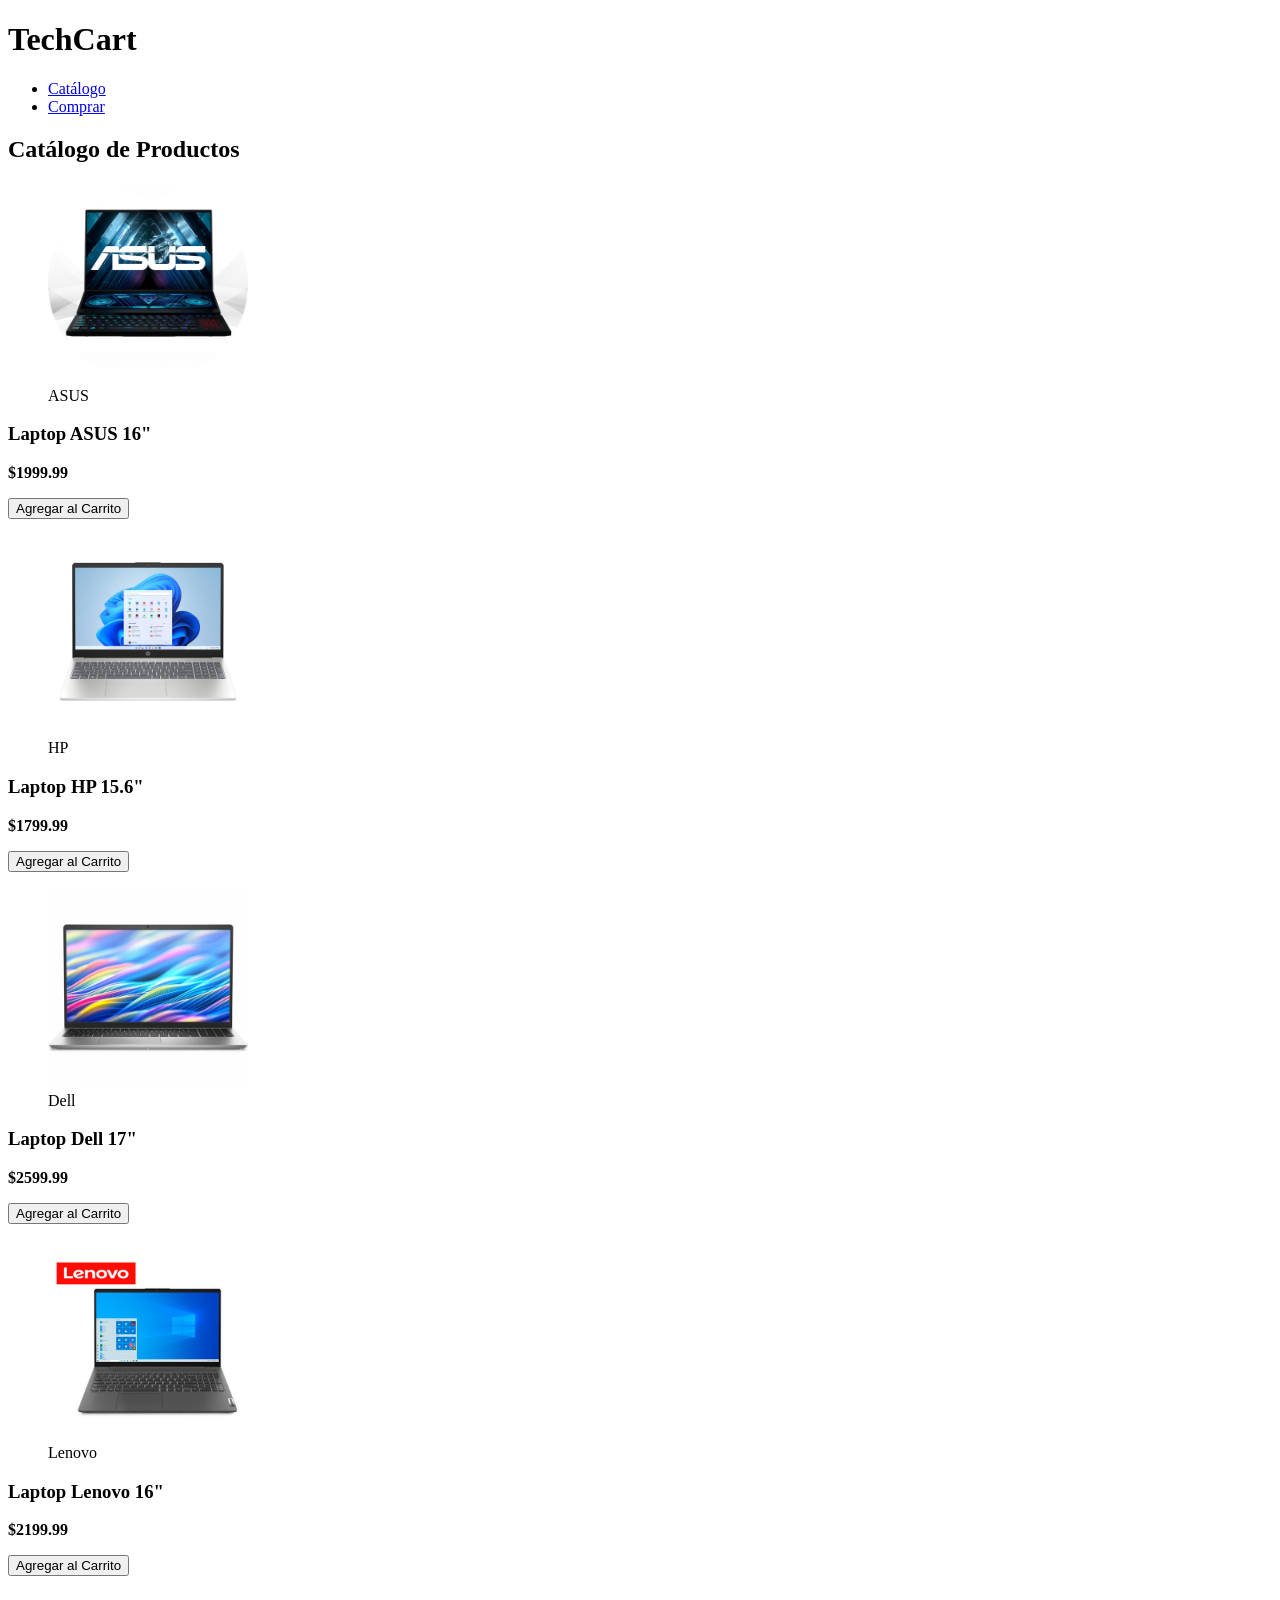
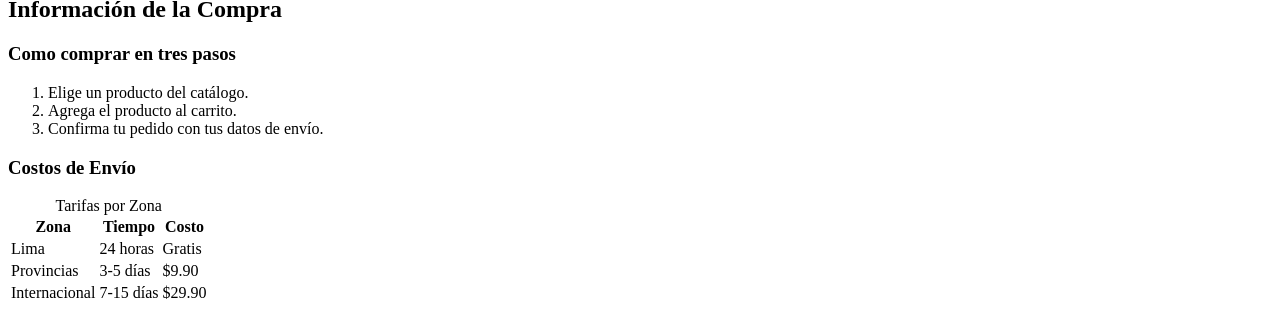
==== index.html @ 4fc314b7 "Inicio de proyecto frontend" ====
<!DOCTYPE html>
<html lang="en">
<head>
    <meta charset="UTF-8">
    <meta name="viewport" content="width=device-width, initial-scale=1.0">
    <title>TechCart - Tienda Electrónica</title>
</head>
<body>
    <!-- ENCABEZADO -->
    <header>
        <h1>TechCart</h1>
        <nav aria-label="Principal">
            <ul>
                <li><a href="#catalogo">Catálogo</a></li>
                <li><a href="#compra">Comprar</a></li>
            </ul>
        </nav>
        <!-- CONTENIDO PRINCIPAL -->
        <main>
            <section id="catalogo">
                <h2>Catálogo de Productos</h2>
                <article>
                    <figure>
                        <img src="img/laptop-asus.webp" alt="Laptop ASUS 16 pulgadas" width="200">
                        <figcaption>ASUS</figcaption>
                    </figure>
                    <h3>Laptop ASUS 16"</h3>
                    <p><strong>$1999.99</strong></p>
                    <button type="button">Agregar al Carrito</button>
                </article>
                <article>
                    <figure>
                        <img src="img/laptop-hp.jpg" alt="Laptop HP 15.6 pulgadas" width="200">
                        <figcaption>HP</figcaption>
                    </figure>
                    <h3>Laptop HP 15.6"</h3>
                    <p><strong>$1799.99</strong></p>
                    <button type="button">Agregar al Carrito</button>
                </article>
                <article>
                    <figure>
                        <img src="img/laptop-dell.jpg" alt="Laptop Dell 17 pulgadas" width="200">
                        <figcaption>Dell</figcaption>
                    </figure>
                    <h3>Laptop Dell 17"</h3>
                    <p><strong>$2599.99</strong></p>
                    <button type="button">Agregar al Carrito</button>
                </article>
                <article>
                    <figure>
                        <img src="img/laptop-lenovo.jfif" alt="Laptop Lenovo 16 pulgadas" width="200">
                        <figcaption>Lenovo</figcaption>
                    </figure>
                    <h3>Laptop Lenovo 16"</h3>
                    <p><strong>$2199.99</strong></p>
                    <button type="button">Agregar al Carrito</button>
                </article>
            </section>
            <aside>
                <h2>Información de la Compra</h2>
                <h3>Como comprar en tres pasos</h3>
                <ol>
                    <li>Elige un producto del catálogo.</li>
                    <li>Agrega el producto al carrito.</li>
                    <li>Confirma tu pedido con tus datos de envío.</li>
                </ol>

                <h3>Costos de Envío</h3>
                <table>
                    <caption>Tarifas por Zona</caption>
                    <thead>
                        <tr>
                            <th>Zona</th>
                            <th>Tiempo</th>
                            <th>Costo</th>
                        </tr>
                    </thead>
                    <tbody>
                        <tr>
                            <td>Lima</td>
                            <td>24 horas</td>
                            <td>Gratis</td>
                        </tr>
                        <tr>
                            <td>Provincias</td>
                            <td>3-5 días</td>
                            <td>$9.90</td>
                        </tr>
                        <tr>
                            <td>Internacional</td>
                            <td>7-15 días</td>
                            <td>$29.90</td>
                        </tr>
                    </tbody>
                </table>
            </aside>
        </main>
    </header>    
</body>
</html>
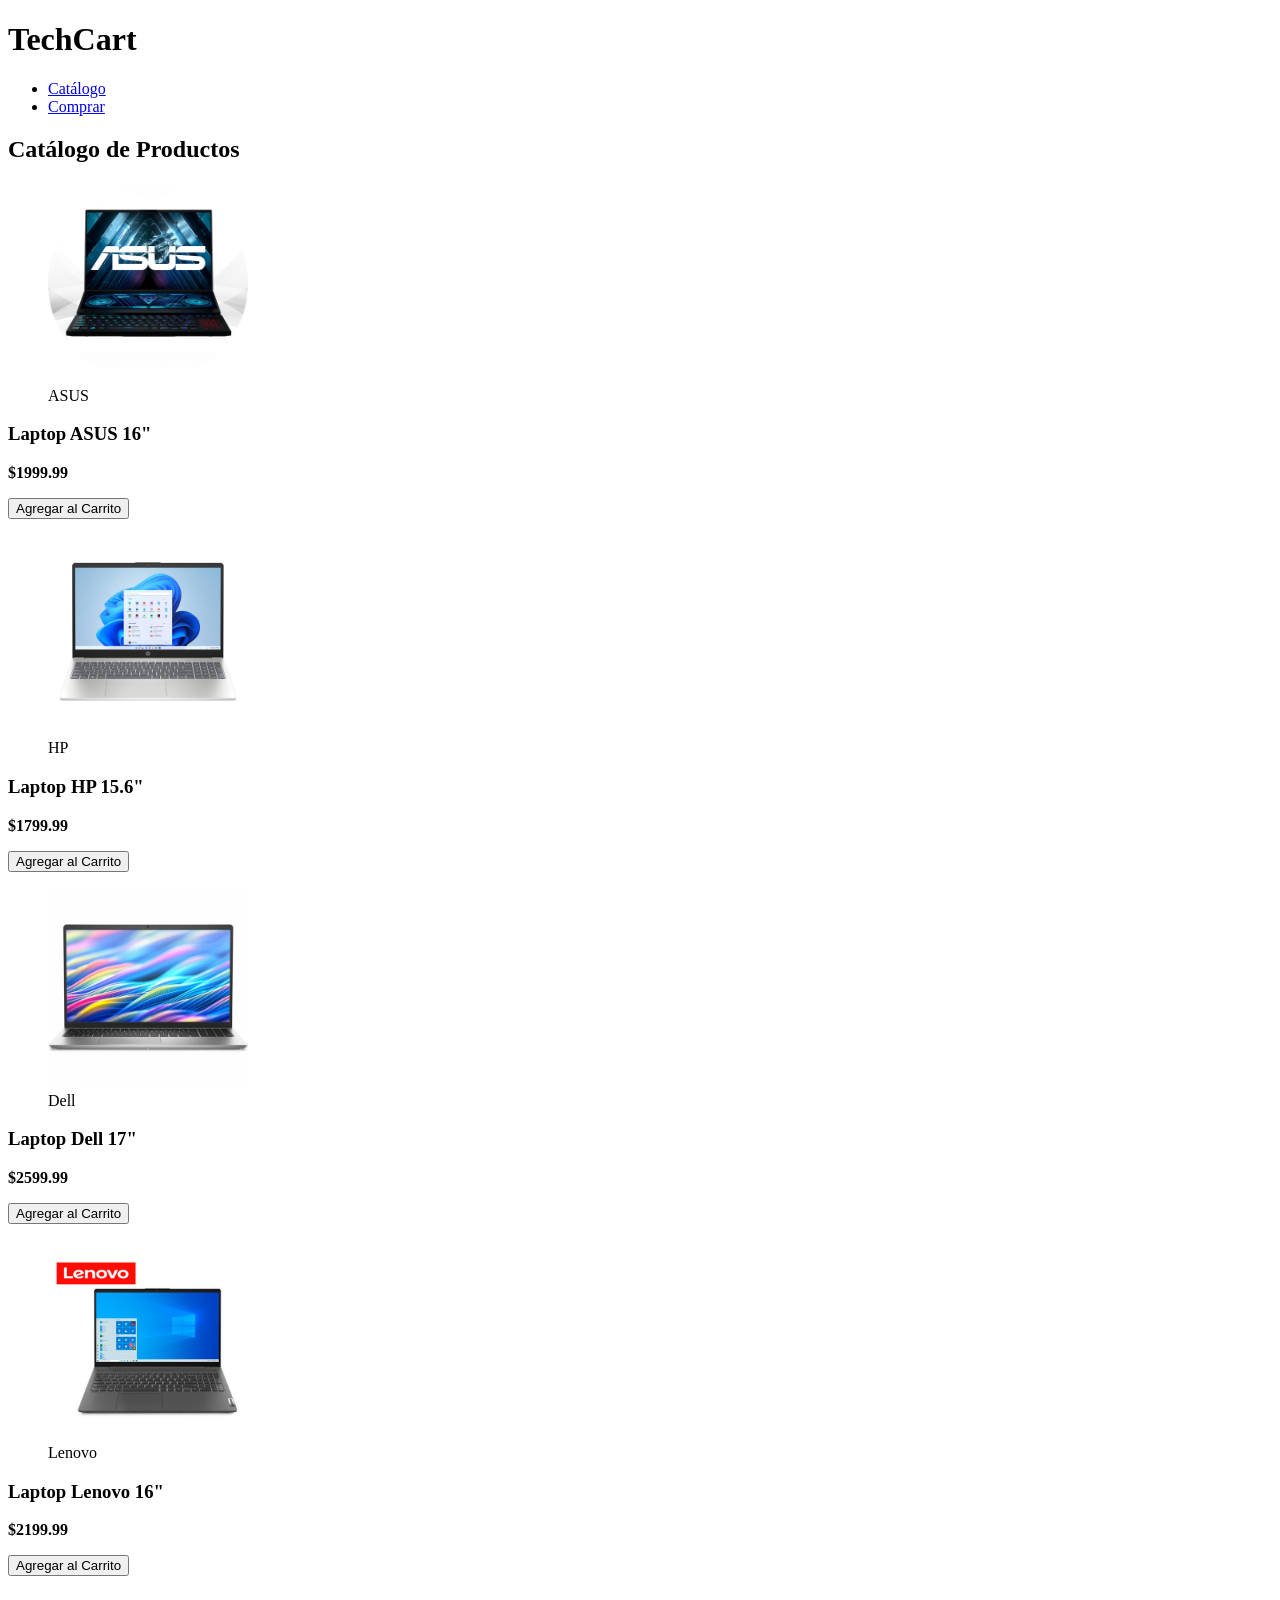
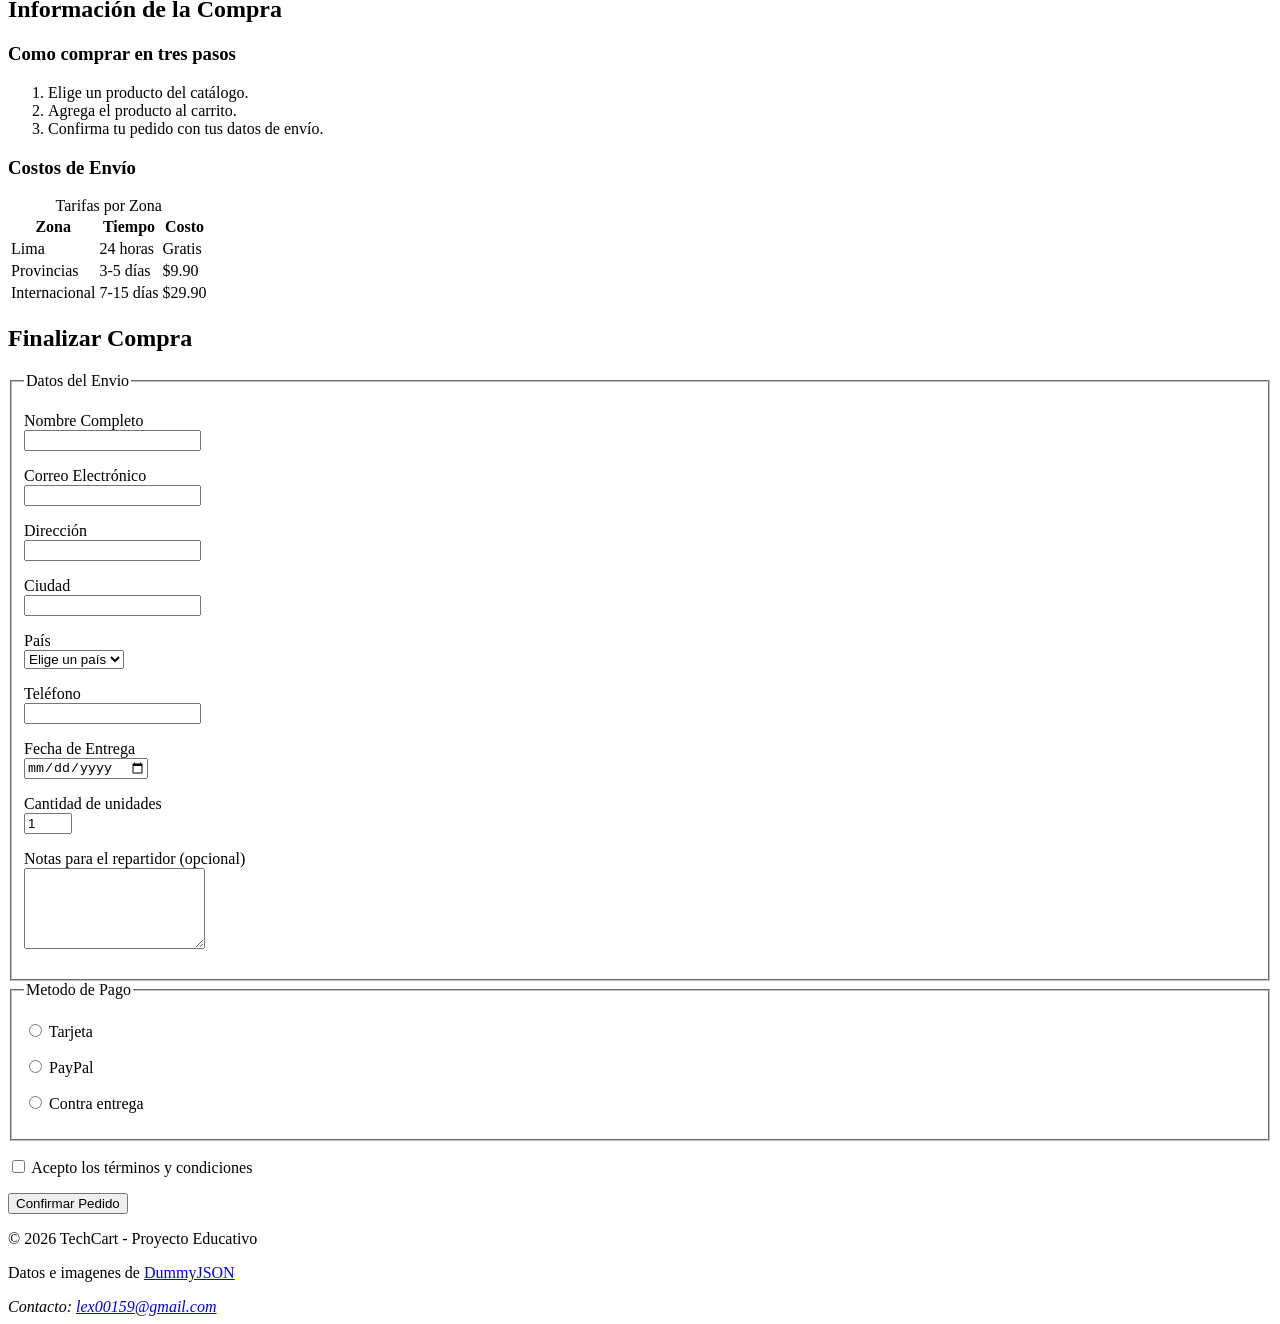
==== commit 4d04a1a5: "Aula numero 2" ====
--- a/index.html
+++ b/index.html
@@ -1,100 +1,274 @@
-<!DOCTYPE html>
+<!doctype html>
 <html lang="en">
-<head>
-    <meta charset="UTF-8">
-    <meta name="viewport" content="width=device-width, initial-scale=1.0">
+  <head>
+    <meta charset="UTF-8" />
+    <meta name="viewport" content="width=device-width, initial-scale=1.0" />
     <title>TechCart - Tienda Electrónica</title>
-</head>
-<body>
+  </head>
+  <body>
     <!-- ENCABEZADO -->
     <header>
-        <h1>TechCart</h1>
-        <nav aria-label="Principal">
-            <ul>
-                <li><a href="#catalogo">Catálogo</a></li>
-                <li><a href="#compra">Comprar</a></li>
-            </ul>
-        </nav>
-        <!-- CONTENIDO PRINCIPAL -->
-        <main>
-            <section id="catalogo">
-                <h2>Catálogo de Productos</h2>
-                <article>
-                    <figure>
-                        <img src="img/laptop-asus.webp" alt="Laptop ASUS 16 pulgadas" width="200">
-                        <figcaption>ASUS</figcaption>
-                    </figure>
-                    <h3>Laptop ASUS 16"</h3>
-                    <p><strong>$1999.99</strong></p>
-                    <button type="button">Agregar al Carrito</button>
-                </article>
-                <article>
-                    <figure>
-                        <img src="img/laptop-hp.jpg" alt="Laptop HP 15.6 pulgadas" width="200">
-                        <figcaption>HP</figcaption>
-                    </figure>
-                    <h3>Laptop HP 15.6"</h3>
-                    <p><strong>$1799.99</strong></p>
-                    <button type="button">Agregar al Carrito</button>
-                </article>
-                <article>
-                    <figure>
-                        <img src="img/laptop-dell.jpg" alt="Laptop Dell 17 pulgadas" width="200">
-                        <figcaption>Dell</figcaption>
-                    </figure>
-                    <h3>Laptop Dell 17"</h3>
-                    <p><strong>$2599.99</strong></p>
-                    <button type="button">Agregar al Carrito</button>
-                </article>
-                <article>
-                    <figure>
-                        <img src="img/laptop-lenovo.jfif" alt="Laptop Lenovo 16 pulgadas" width="200">
-                        <figcaption>Lenovo</figcaption>
-                    </figure>
-                    <h3>Laptop Lenovo 16"</h3>
-                    <p><strong>$2199.99</strong></p>
-                    <button type="button">Agregar al Carrito</button>
-                </article>
-            </section>
-            <aside>
-                <h2>Información de la Compra</h2>
-                <h3>Como comprar en tres pasos</h3>
-                <ol>
-                    <li>Elige un producto del catálogo.</li>
-                    <li>Agrega el producto al carrito.</li>
-                    <li>Confirma tu pedido con tus datos de envío.</li>
-                </ol>
+      <h1>TechCart</h1>
+      <nav aria-label="Principal">
+        <ul>
+          <li><a href="#catalogo">Catálogo</a></li>
+          <li><a href="#compra">Comprar</a></li>
+        </ul>
+      </nav>
+    </header>
+    <!-- CONTENIDO PRINCIPAL -->
+    <main>
+      <section id="catalogo">
+        <h2>Catálogo de Productos</h2>
+        <article>
+          <figure>
+            <img
+              src="img/laptop-asus.webp"
+              alt="Laptop ASUS 16 pulgadas"
+              width="200"
+            />
+            <figcaption>ASUS</figcaption>
+          </figure>
+          <h3>Laptop ASUS 16"</h3>
+          <p><strong>$1999.99</strong></p>
+          <button type="button">Agregar al Carrito</button>
+        </article>
+        <article>
+          <figure>
+            <img
+              src="img/laptop-hp.jpg"
+              alt="Laptop HP 15.6 pulgadas"
+              width="200"
+            />
+            <figcaption>HP</figcaption>
+          </figure>
+          <h3>Laptop HP 15.6"</h3>
+          <p><strong>$1799.99</strong></p>
+          <button type="button">Agregar al Carrito</button>
+        </article>
+        <article>
+          <figure>
+            <img
+              src="img/laptop-dell.jpg"
+              alt="Laptop Dell 17 pulgadas"
+              width="200"
+            />
+            <figcaption>Dell</figcaption>
+          </figure>
+          <h3>Laptop Dell 17"</h3>
+          <p><strong>$2599.99</strong></p>
+          <button type="button">Agregar al Carrito</button>
+        </article>
+        <article>
+          <figure>
+            <img
+              src="img/laptop-lenovo.jfif"
+              alt="Laptop Lenovo 16 pulgadas"
+              width="200"
+            />
+            <figcaption>Lenovo</figcaption>
+          </figure>
+          <h3>Laptop Lenovo 16"</h3>
+          <p><strong>$2199.99</strong></p>
+          <button type="button">Agregar al Carrito</button>
+        </article>
+      </section>
+      <aside>
+        <h2>Información de la Compra</h2>
+        <h3>Como comprar en tres pasos</h3>
+        <ol>
+          <li>Elige un producto del catálogo.</li>
+          <li>Agrega el producto al carrito.</li>
+          <li>Confirma tu pedido con tus datos de envío.</li>
+        </ol>
 
-                <h3>Costos de Envío</h3>
-                <table>
-                    <caption>Tarifas por Zona</caption>
-                    <thead>
-                        <tr>
-                            <th>Zona</th>
-                            <th>Tiempo</th>
-                            <th>Costo</th>
-                        </tr>
-                    </thead>
-                    <tbody>
-                        <tr>
-                            <td>Lima</td>
-                            <td>24 horas</td>
-                            <td>Gratis</td>
-                        </tr>
-                        <tr>
-                            <td>Provincias</td>
-                            <td>3-5 días</td>
-                            <td>$9.90</td>
-                        </tr>
-                        <tr>
-                            <td>Internacional</td>
-                            <td>7-15 días</td>
-                            <td>$29.90</td>
-                        </tr>
-                    </tbody>
-                </table>
-            </aside>
-        </main>
-    </header>    
-</body>
-</html>+        <h3>Costos de Envío</h3>
+        <table>
+          <caption>
+            Tarifas por Zona
+          </caption>
+          <thead>
+            <tr>
+              <th>Zona</th>
+              <th>Tiempo</th>
+              <th>Costo</th>
+            </tr>
+          </thead>
+          <tbody>
+            <tr>
+              <td>Lima</td>
+              <td>24 horas</td>
+              <td>Gratis</td>
+            </tr>
+            <tr>
+              <td>Provincias</td>
+              <td>3-5 días</td>
+              <td>$9.90</td>
+            </tr>
+            <tr>
+              <td>Internacional</td>
+              <td>7-15 días</td>
+              <td>$29.90</td>
+            </tr>
+          </tbody>
+        </table>
+      </aside>
+      <section id="compra">
+        <h2>Finalizar Compra</h2>
+        <form>
+          <fieldset>
+            <legend>Datos del Envio</legend>
+            <p>
+              <label for="nombre">Nombre Completo</label><br />
+              <input
+                type="text"
+                id="nombre"
+                name="nombre"
+                required
+                minlength="3"
+                autocomplete="name"
+              />
+            </p>
+            <p>
+              <label for="email">Correo Electrónico</label><br />
+              <input
+                type="email"
+                id="email"
+                name="email"
+                required
+                autocomplete="email"
+              />
+            </p>
+            <p>
+              <label for="direccion">Dirección</label><br />
+              <input
+                type="text"
+                id="direccion"
+                name="direccion"
+                required
+                minlength="5"
+                autocomplete="address-line1"
+              />
+            </p>
+            <p>
+              <label for="ciudad">Ciudad</label><br />
+              <input
+                type="text"
+                id="ciudad"
+                name="ciudad"
+                list="ciudades"
+                required
+                autocomplete="address-level2"
+              />
+              <datalist id="ciudades">
+                <option value="Lima"></option>
+                <option value="Bogota"></option>
+                <option value="Arequipa"></option>
+                <option value="Cusco"></option>
+                <option value="Ciudad de México"></option>
+                <option value="Buenos Aires"></option>
+                <option value="Madrid"></option>
+              </datalist>
+            </p>
+            <p>
+              <label for="pais">País</label><br />
+              <select id="pais" name="pais" required>
+                <option value="">Elige un país</option>
+                <option value="pe">Perú</option>
+                <option value="co">Colombia</option>
+                <option value="mx">México</option>
+                <option value="ar">Argentina</option>
+                <option value="es">España</option>
+              </select>
+            </p>
+            <p>
+              <label for="telefono">Teléfono</label><br />
+              <input
+                type="tel"
+                id="telefono"
+                name="telefono"
+                required
+                pattern="[0-9]{7,}"
+                title="Solo numeros, mínimo 7 dígitos"
+                autocomplete="tel"
+              />
+            </p>
+            <p>
+              <label for="fecha">Fecha de Entrega</label><br />
+              <input type="date" id="fecha" name="fecha" required />
+            </p>
+            <p>
+              <label for="cantidad">Cantidad de unidades</label><br />
+              <input
+                type="number"
+                id="cantidad"
+                name="cantidad"
+                required
+                min="1"
+                max="10"
+                step="1"
+                value="1"
+              />
+            </p>
+            <p>
+              <label for="notas">Notas para el repartidor (opcional)</label
+              ><br />
+              <textarea
+                id="notas"
+                name="notas"
+                rows="5"
+                maxlength="200"
+              ></textarea>
+            </p>
+          </fieldset>
+          <fieldset>
+            <legend>Metodo de Pago</legend>
+            <p>
+              <input
+                type="radio"
+                id="pago-tarjeta"
+                name="pago"
+                required
+                value="tarjeta"
+              />
+              <label for="pago-tarjeta">Tarjeta</label>
+            </p>
+            <p>
+              <input
+                type="radio"
+                id="pago-paypal"
+                name="pago"
+                required
+                value="paypal"
+              />
+              <label for="pago-paypal">PayPal</label>
+            </p>
+            <p>
+              <input
+                type="radio"
+                id="pago-contra"
+                name="pago"
+                required
+                value="contraentrega"
+              />
+              <label for="pago-contra">Contra entrega</label>
+            </p>
+          </fieldset>
+          <p>
+            <input type="checkbox" id="terminos" name="terminos" required />
+            <label for="terminos">Acepto los términos y condiciones</label>
+          </p>
+          <button type="submit">Confirmar Pedido</button>
+        </form>
+      </section>
+    </main>
+    <!-- PIE DE PAGINA -->
+    <footer>
+      <p>&copy; 2026 TechCart - Proyecto Educativo</p> 
+      <p>Datos e imagenes de <a href="https://dummyjson.com" target="_blank" rel="noopener">DummyJSON</a></p>
+      <address>
+        Contacto: <a href="mailto:lex00159@gmail.com">lex00159@gmail.com</a>
+      </address>
+    </footer>  
+  </body>
+</html>
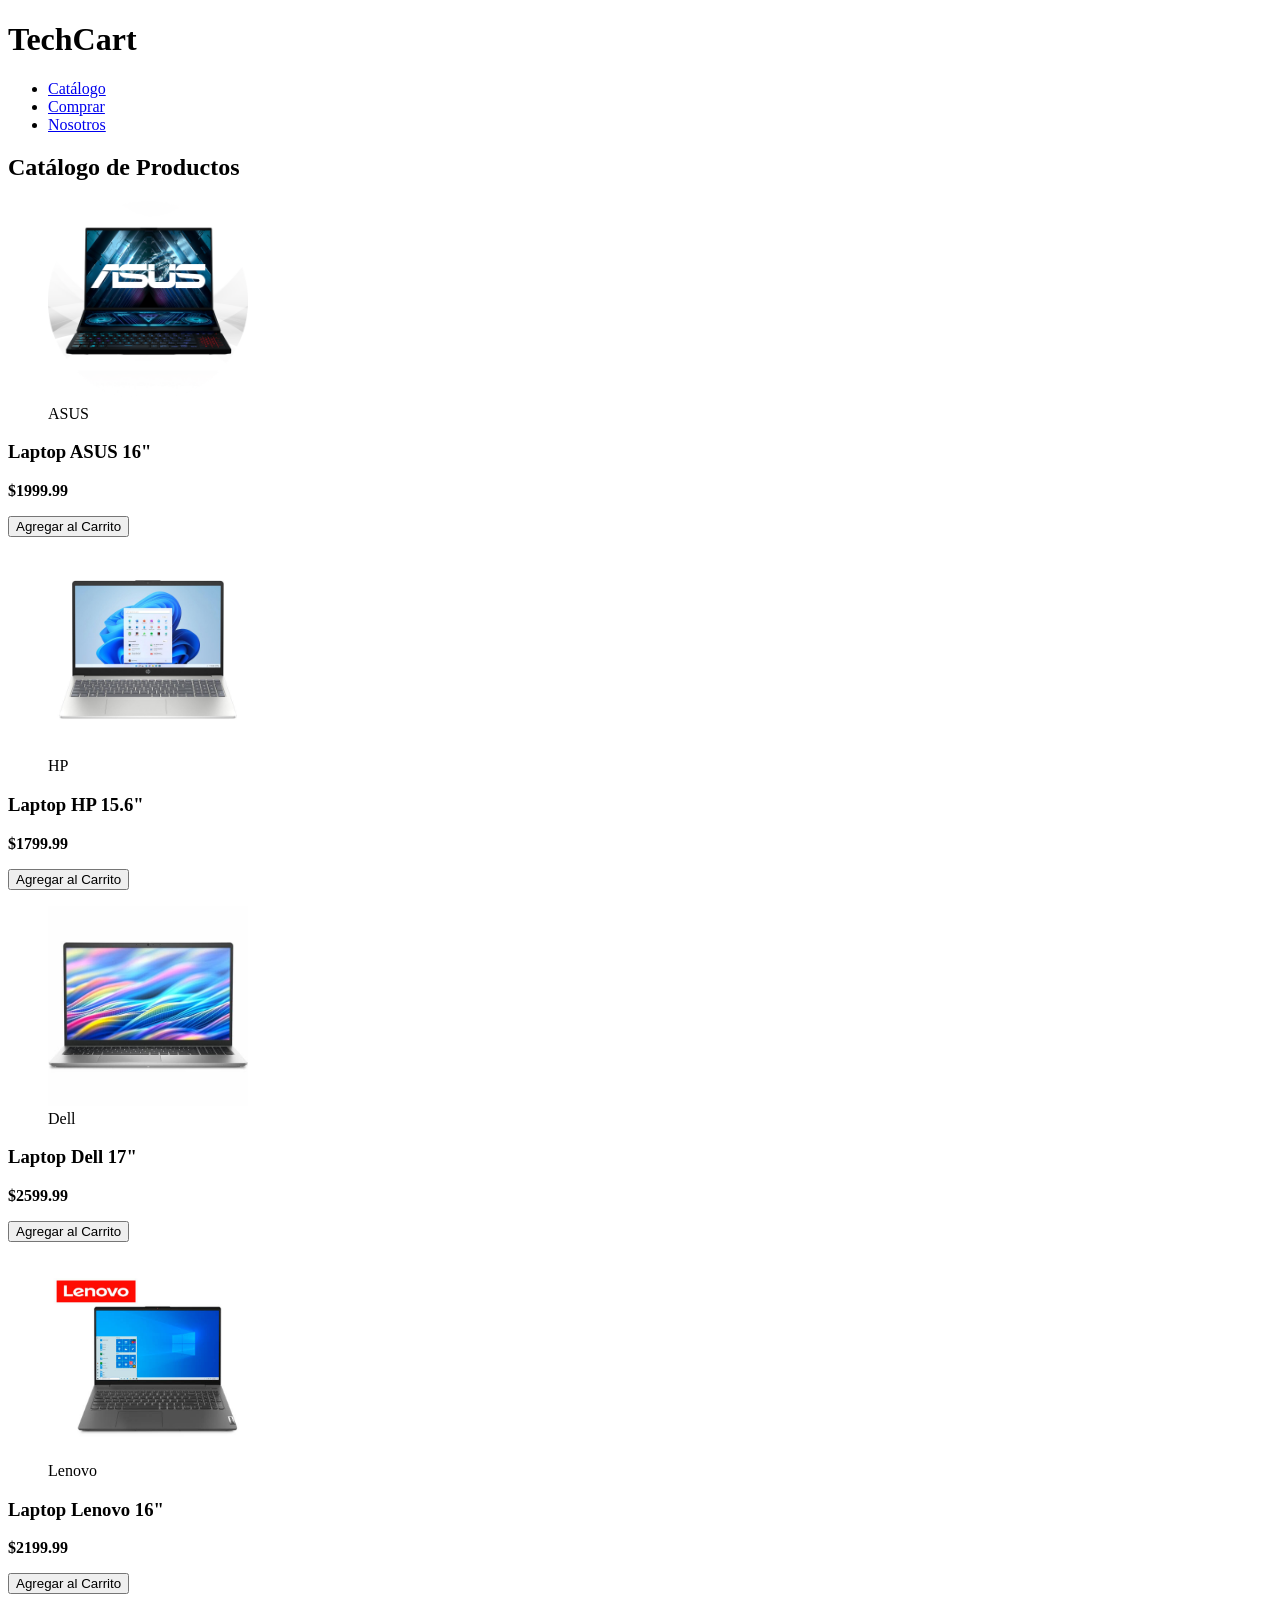
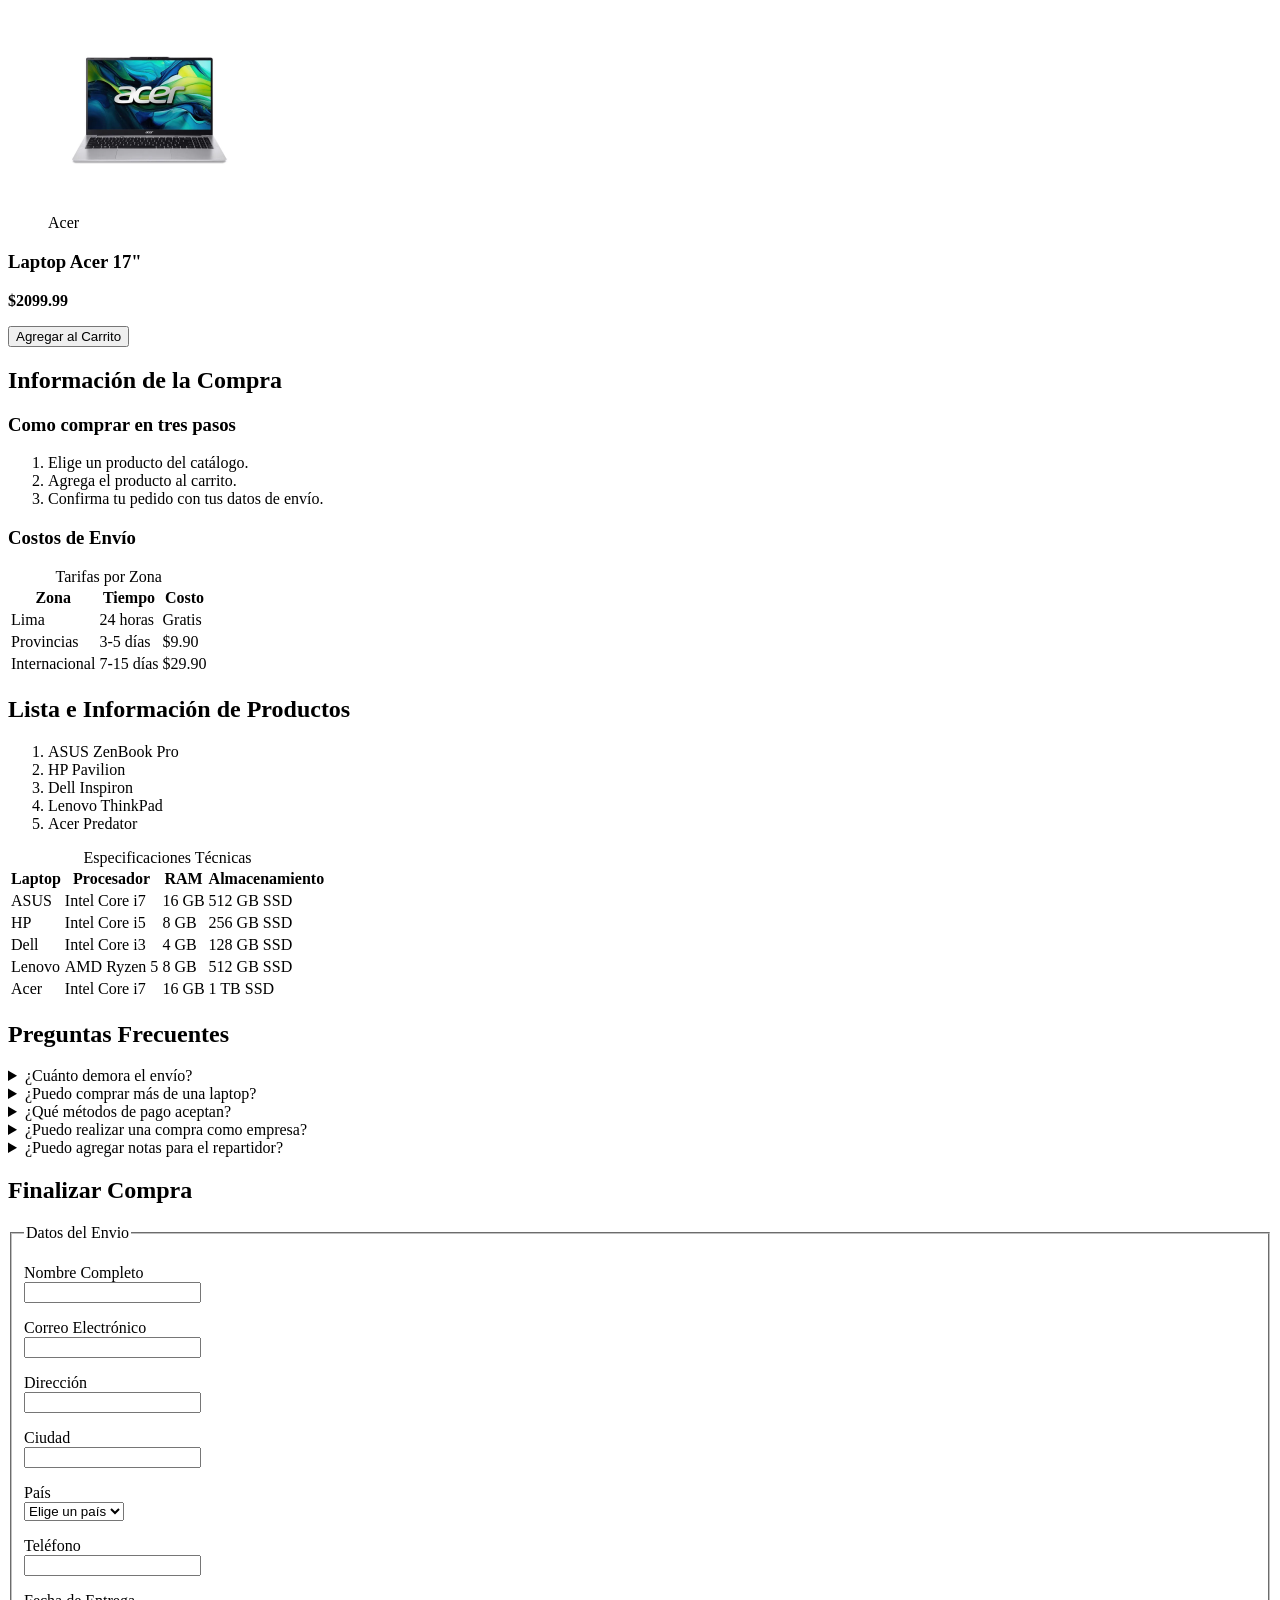
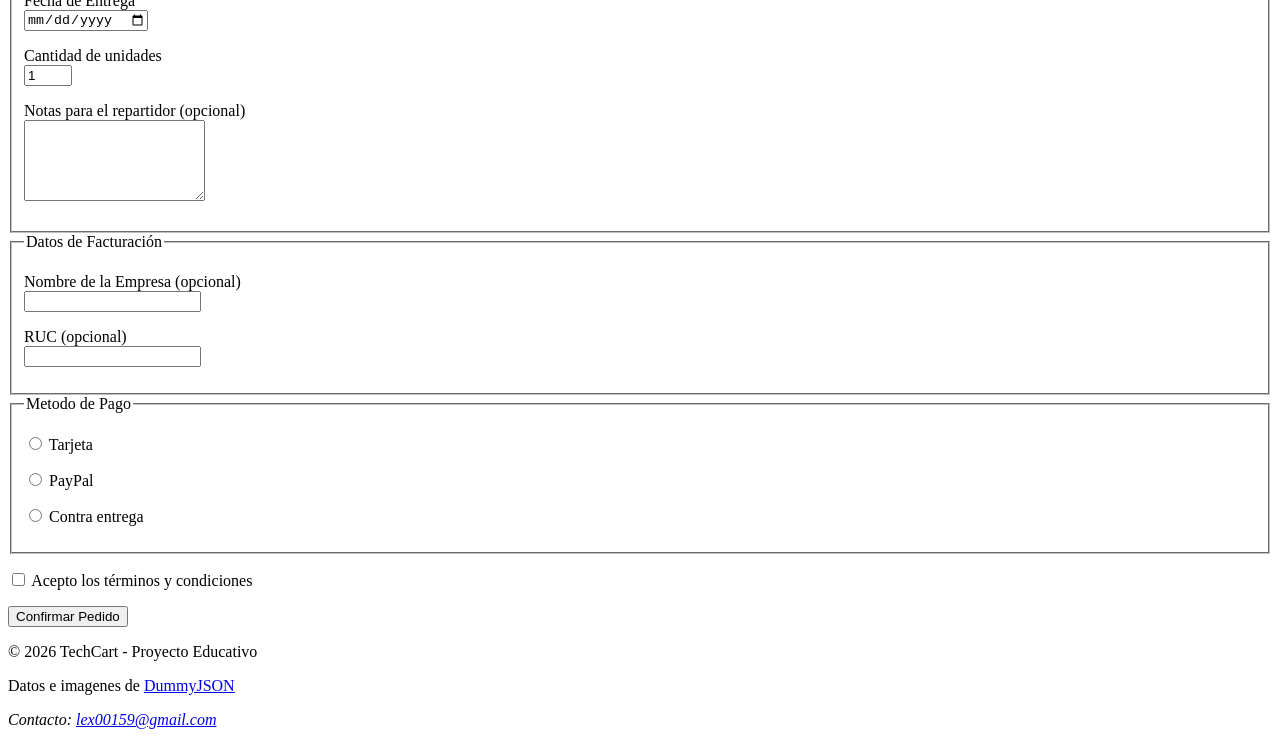
==== commit f56825da: "Primera tarea realizada" ====
--- a/index.html
+++ b/index.html
@@ -5,6 +5,7 @@
     <meta name="viewport" content="width=device-width, initial-scale=1.0" />
     <title>TechCart - Tienda Electrónica</title>
   </head>
+
   <body>
     <!-- ENCABEZADO -->
     <header>
@@ -13,6 +14,7 @@
         <ul>
           <li><a href="#catalogo">Catálogo</a></li>
           <li><a href="#compra">Comprar</a></li>
+          <li><a href="nosotros.html">Nosotros</a></li>
         </ul>
       </nav>
     </header>
@@ -72,6 +74,19 @@
           <p><strong>$2199.99</strong></p>
           <button type="button">Agregar al Carrito</button>
         </article>
+        <article>
+          <figure>
+            <img
+              src="img/laptop-acer.webp"
+              alt="Laptop Acer 17 pulgadas"
+              width="200"
+            />
+            <figcaption>Acer</figcaption>
+          </figure>
+          <h3>Laptop Acer 17"</h3>
+          <p><strong>$2099.99</strong></p>
+          <button type="button">Agregar al Carrito</button>
+        </article>
       </section>
       <aside>
         <h2>Información de la Compra</h2>
@@ -112,6 +127,101 @@
             </tr>
           </tbody>
         </table>
+        <h2>Lista e Información de Productos</h2>
+        <ol>
+          <li>ASUS ZenBook Pro</li>
+          <li>HP Pavilion</li>
+          <li>Dell Inspiron</li>
+          <li>Lenovo ThinkPad</li>
+          <li>Acer Predator</li>
+        </ol>
+        <table>
+          <caption>
+            Especificaciones Técnicas
+          </caption>
+          <thead>
+            <tr>
+              <th>Laptop</th>
+              <th>Procesador</th>
+              <th>RAM</th>
+              <th>Almacenamiento</th>
+            </tr>
+          </thead>
+          <tbody>
+            <tr>
+              <td>ASUS</td>
+              <td>Intel Core i7</td>
+              <td>16 GB</td>
+              <td>512 GB SSD</td>
+            </tr>
+            <tr>
+              <td>HP</td>
+              <td>Intel Core i5</td>
+              <td>8 GB</td>
+              <td>256 GB SSD</td>
+            </tr>
+            <tr>
+              <td>Dell</td>
+              <td>Intel Core i3</td>
+              <td>4 GB</td>
+              <td>128 GB SSD</td>
+            </tr>
+            <tr>
+              <td>Lenovo</td>
+              <td>AMD Ryzen 5</td>
+              <td>8 GB</td>
+              <td>512 GB SSD</td>
+            </tr>
+            <tr>
+              <td>Acer</td>
+              <td>Intel Core i7</td>
+              <td>16 GB</td>
+              <td>1 TB SSD</td>
+            </tr>
+          </tbody>
+        </table>
+        <section>
+          <h2>Preguntas Frecuentes</h2>
+
+          <details>
+            <summary>¿Cuánto demora el envío?</summary>
+            <p>
+              Los envíos en Lima pueden demorar aproximadamente 24 horas. Para
+              provincias, el tiempo estimado es de 3 a 5 días.
+            </p>
+          </details>
+
+          <details>
+            <summary>¿Puedo comprar más de una laptop?</summary>
+            <p>
+              Sí. Puedes seleccionar una cantidad de hasta 10 unidades en el
+              formulario de compra.
+            </p>
+          </details>
+
+          <details>
+            <summary>¿Qué métodos de pago aceptan?</summary>
+            <p>
+              Actualmente aceptamos pagos con tarjeta, PayPal y contra entrega.
+            </p>
+          </details>
+
+          <details>
+            <summary>¿Puedo realizar una compra como empresa?</summary>
+            <p>
+              Sí. Puedes ingresar opcionalmente el nombre de tu empresa y un RUC
+              válido de 11 dígitos en la sección de facturación.
+            </p>
+          </details>
+
+          <details>
+            <summary>¿Puedo agregar notas para el repartidor?</summary>
+            <p>
+              Sí. El formulario incluye un campo opcional para escribir
+              instrucciones o notas para el repartidor.
+            </p>
+          </details>
+        </section>
       </aside>
       <section id="compra">
         <h2>Finalizar Compra</h2>
@@ -174,13 +284,23 @@
               <label for="pais">País</label><br />
               <select id="pais" name="pais" required>
                 <option value="">Elige un país</option>
-                <option value="pe">Perú</option>
-                <option value="co">Colombia</option>
-                <option value="mx">México</option>
-                <option value="ar">Argentina</option>
-                <option value="es">España</option>
+
+                <optgroup label="Sudamérica">
+                  <option value="pe">Perú</option>
+                  <option value="co">Colombia</option>
+                  <option value="ar">Argentina</option>
+                </optgroup>
+
+                <optgroup label="Norteamérica">
+                  <option value="mx">México</option>
+                </optgroup>
+
+                <optgroup label="Europa">
+                  <option value="es">España</option>
+                </optgroup>
               </select>
             </p>
+
             <p>
               <label for="telefono">Teléfono</label><br />
               <input
@@ -221,6 +341,33 @@
               ></textarea>
             </p>
           </fieldset>
+          <fieldset>
+            <legend>Datos de Facturación</legend>
+
+            <p>
+              <label for="nombre-empresa">Nombre de la Empresa (opcional)</label
+              ><br />
+              <input
+                type="text"
+                id="nombre-empresa"
+                name="nombre-empresa"
+                autocomplete="organization"
+              />
+            </p>
+
+            <p>
+              <label for="ruc">RUC (opcional)</label><br />
+              <input
+                type="text"
+                id="ruc"
+                name="ruc"
+                pattern="[0-9]{11}"
+                title="El RUC debe tener exactamente 11 dígitos"
+                inputmode="numeric"
+              />
+            </p>
+          </fieldset>
+
           <fieldset>
             <legend>Metodo de Pago</legend>
             <p>
@@ -264,11 +411,16 @@
     </main>
     <!-- PIE DE PAGINA -->
     <footer>
-      <p>&copy; 2026 TechCart - Proyecto Educativo</p> 
-      <p>Datos e imagenes de <a href="https://dummyjson.com" target="_blank" rel="noopener">DummyJSON</a></p>
+      <p>&copy; 2026 TechCart - Proyecto Educativo</p>
+      <p>
+        Datos e imagenes de
+        <a href="https://dummyjson.com" target="_blank" rel="noopener"
+          >DummyJSON</a
+        >
+      </p>
       <address>
         Contacto: <a href="mailto:lex00159@gmail.com">lex00159@gmail.com</a>
       </address>
-    </footer>  
+    </footer>
   </body>
 </html>
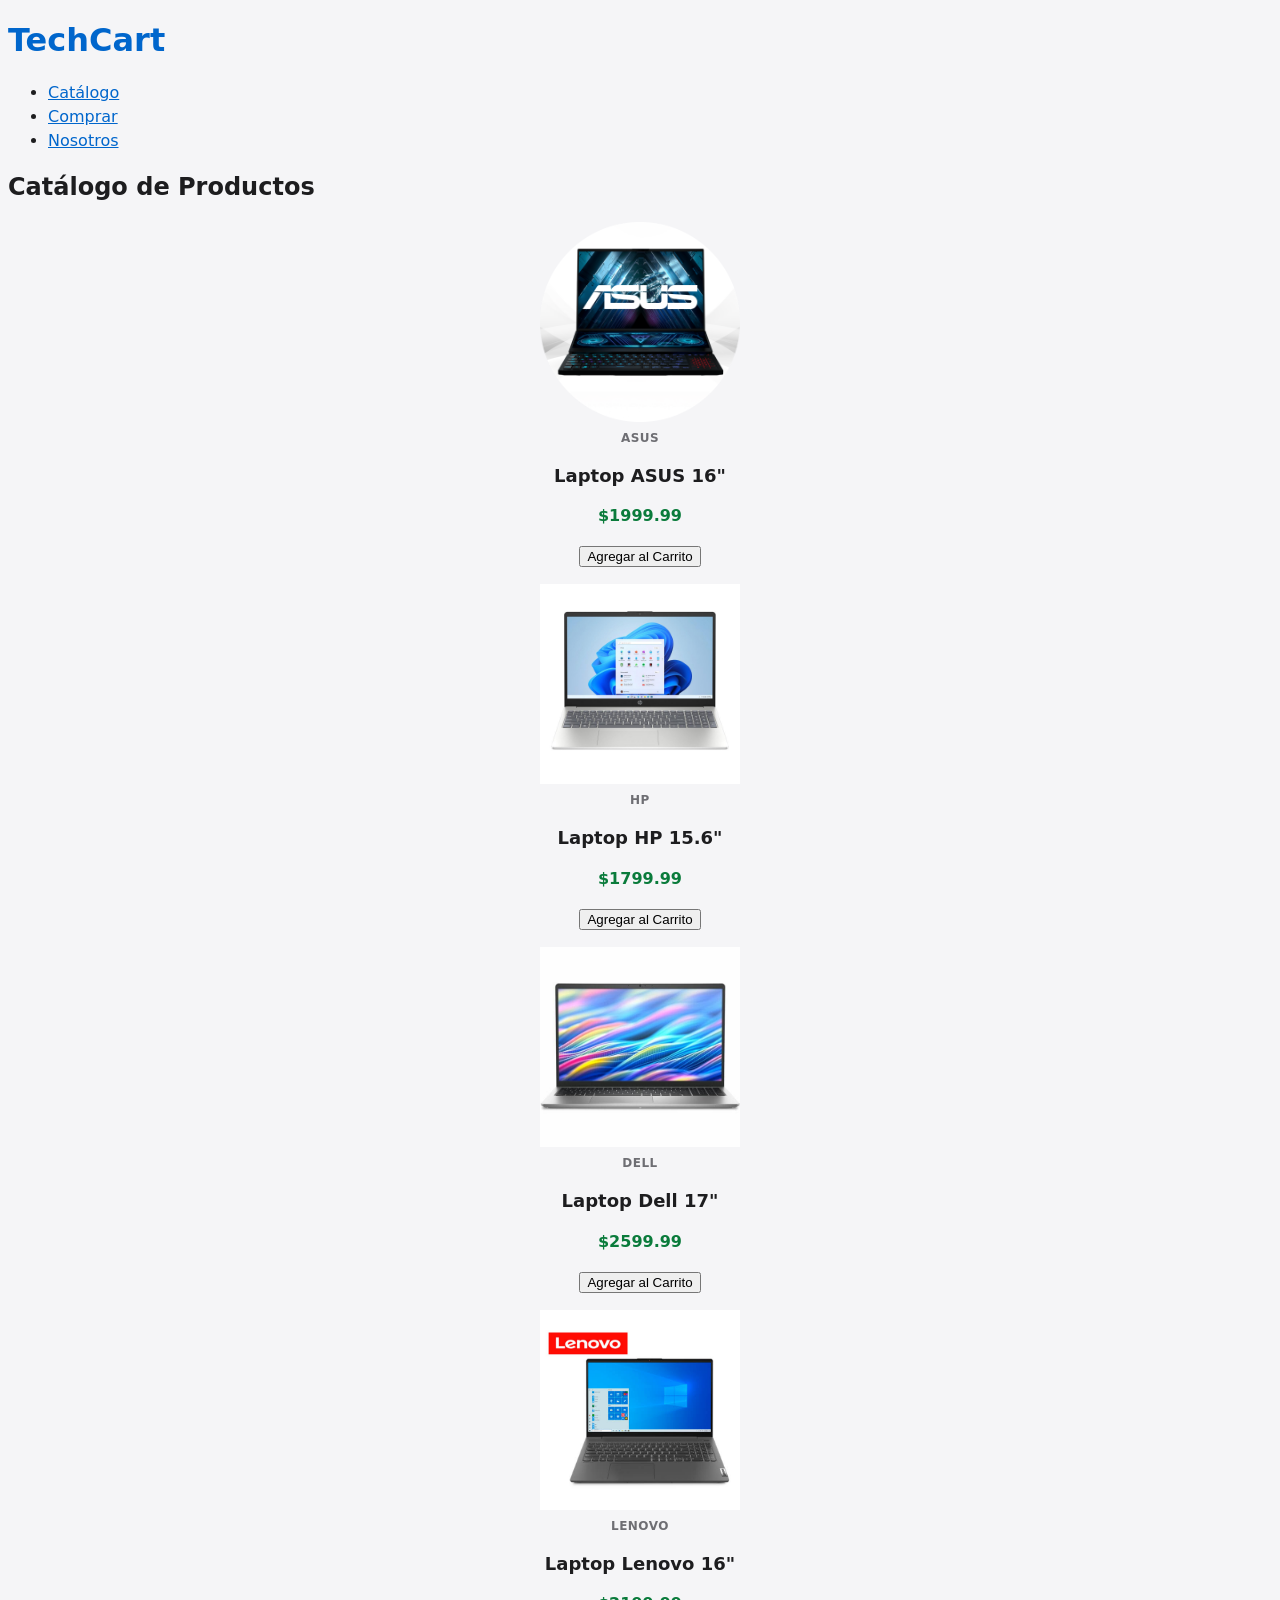
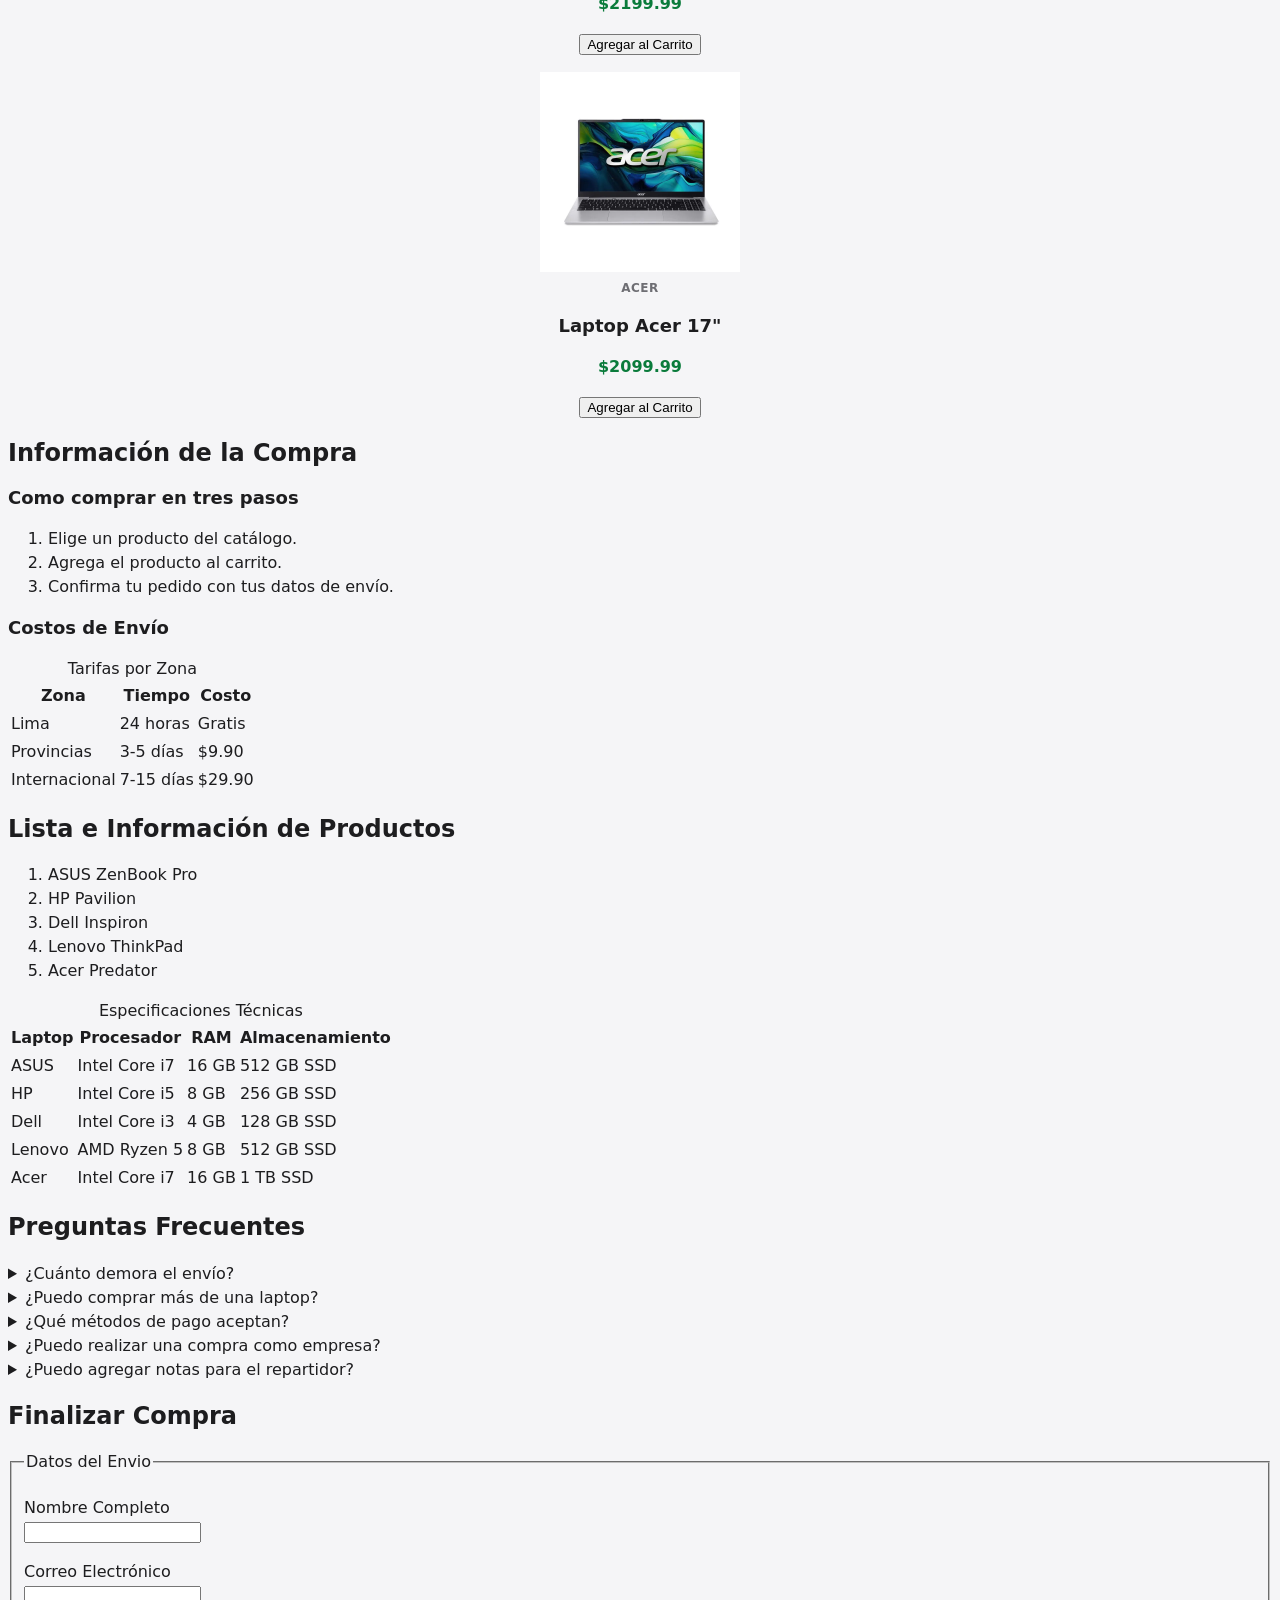
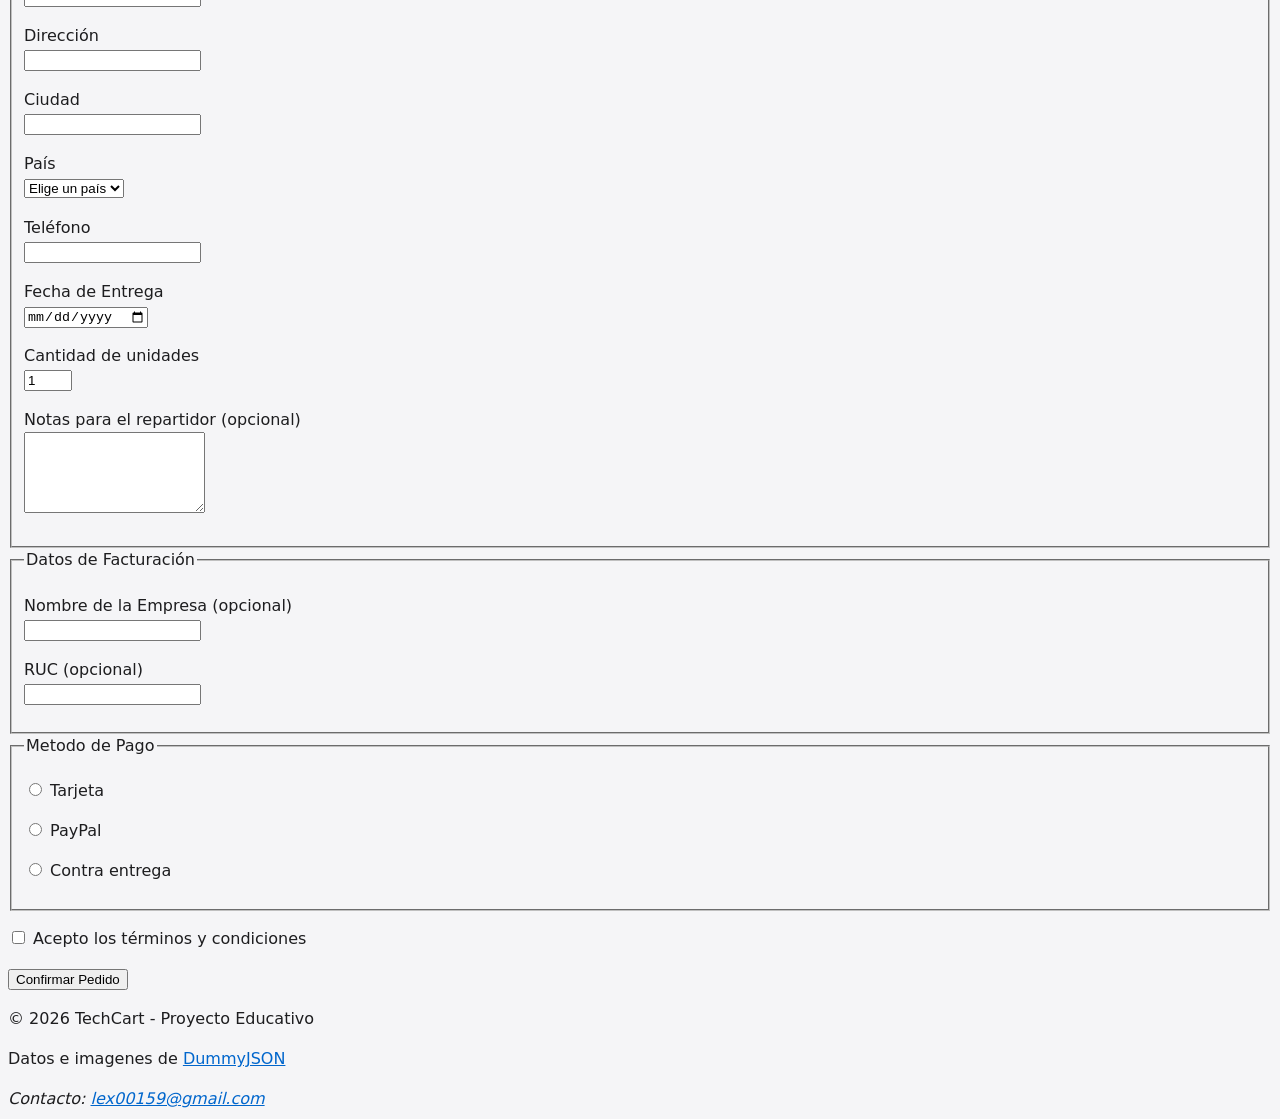
==== commit 5ce6bbb6: "Segunda Aula" ====
--- a/index.html
+++ b/index.html
@@ -4,8 +4,8 @@
     <meta charset="UTF-8" />
     <meta name="viewport" content="width=device-width, initial-scale=1.0" />
     <title>TechCart - Tienda Electrónica</title>
+    <link rel="stylesheet" href="css/styles.css" />
   </head>
-
   <body>
     <!-- ENCABEZADO -->
     <header>
--- a/css/styles.css
+++ b/css/styles.css
@@ -0,0 +1,45 @@
+/*Clase 2 - primeros estilos de TechCart*/
+body {
+    font-family: system-ui, -apple-system, "Segoe UI", Roboto, sans-serif;
+    line-height: 1.5;
+    color: #1d1d1f;
+    background-color: #f5f5f7;
+}
+
+h1 {
+    color: #0066cc;
+    font-size: 2rem;
+}
+
+h2{
+    font-size: 1.5rem;
+}
+
+h3{
+    font-size: 1.125rem;
+}
+
+h1, h2, h3 {
+    line-height: 1.2;
+}
+
+figcaption {
+    font-size: 0.75rem;
+    font-weight: 600;
+    color: rgb(110, 110, 115);
+    text-transform: uppercase;
+    letter-spacing: 0.04em;
+}
+
+article {
+    text-align: center;
+}
+
+a {
+    color: #0066cc;
+}
+
+strong {
+    color: hsl(146, 85%, 26%);
+}
+
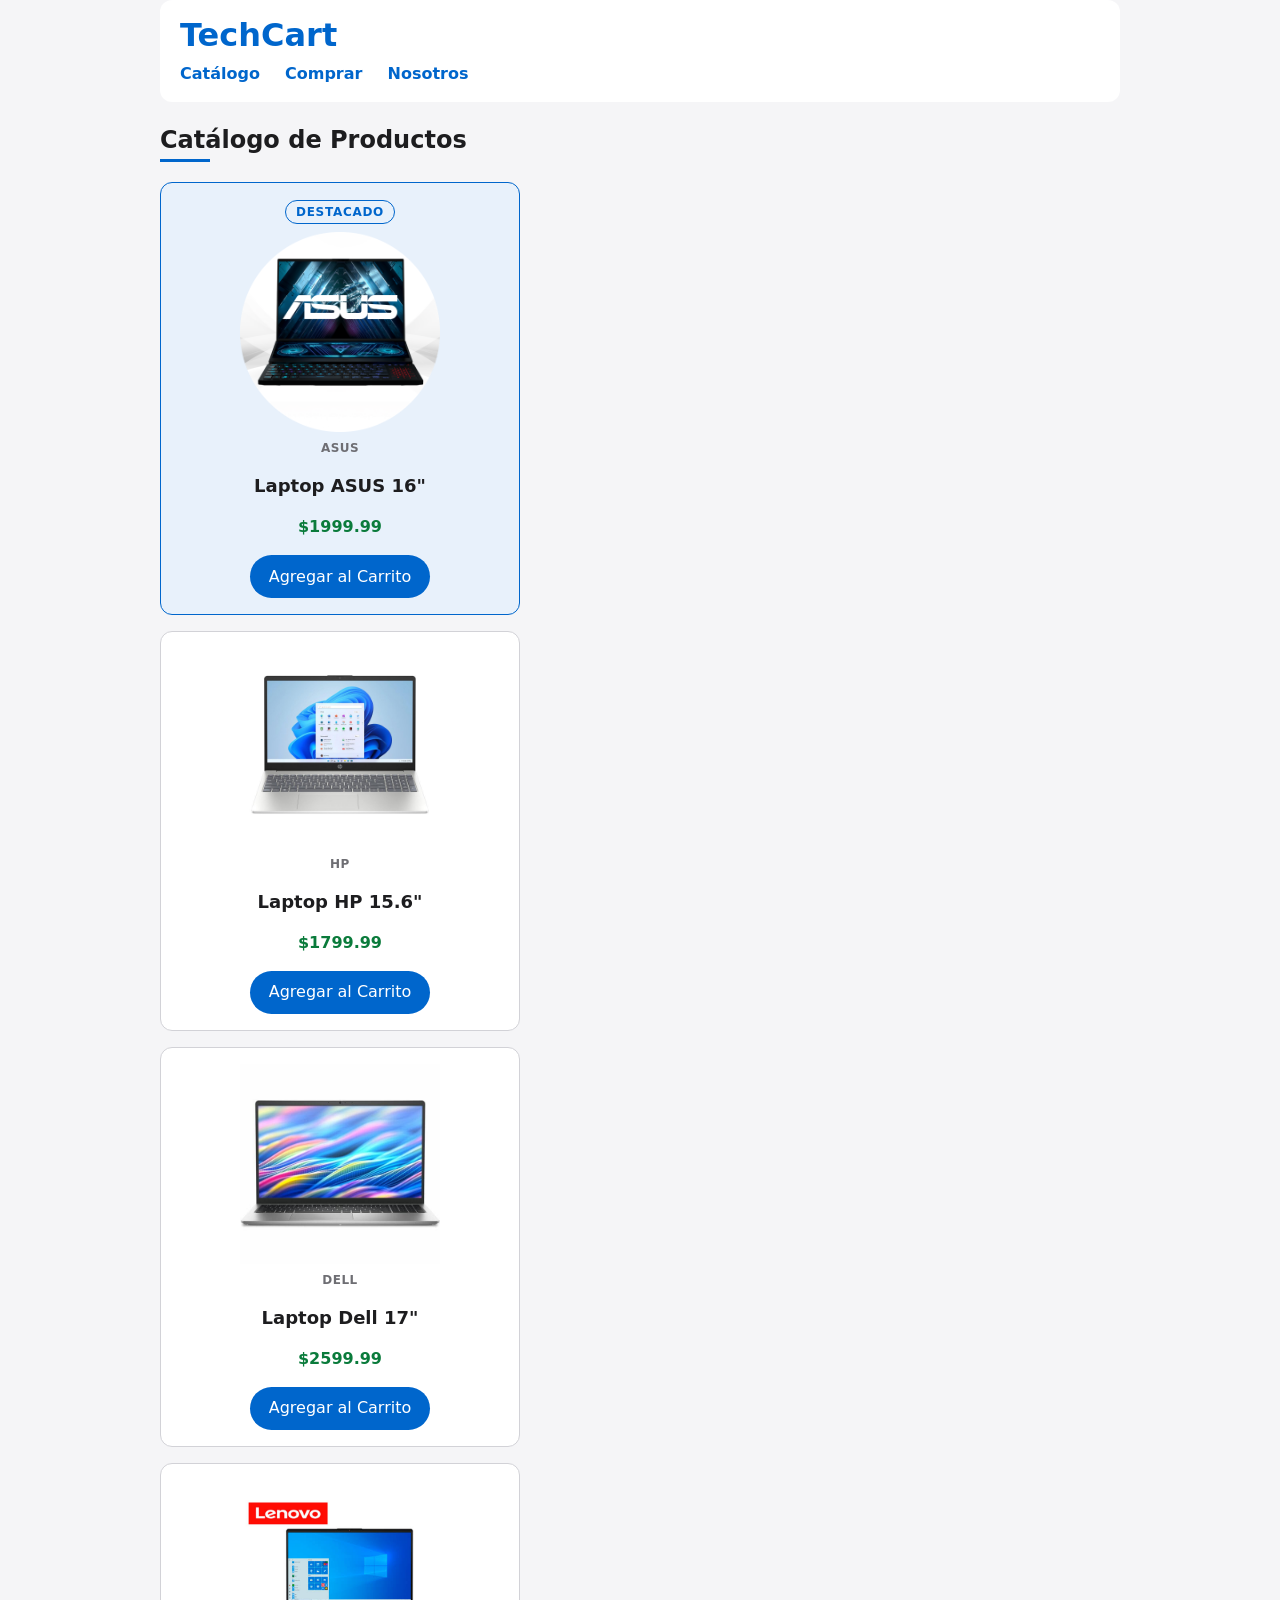
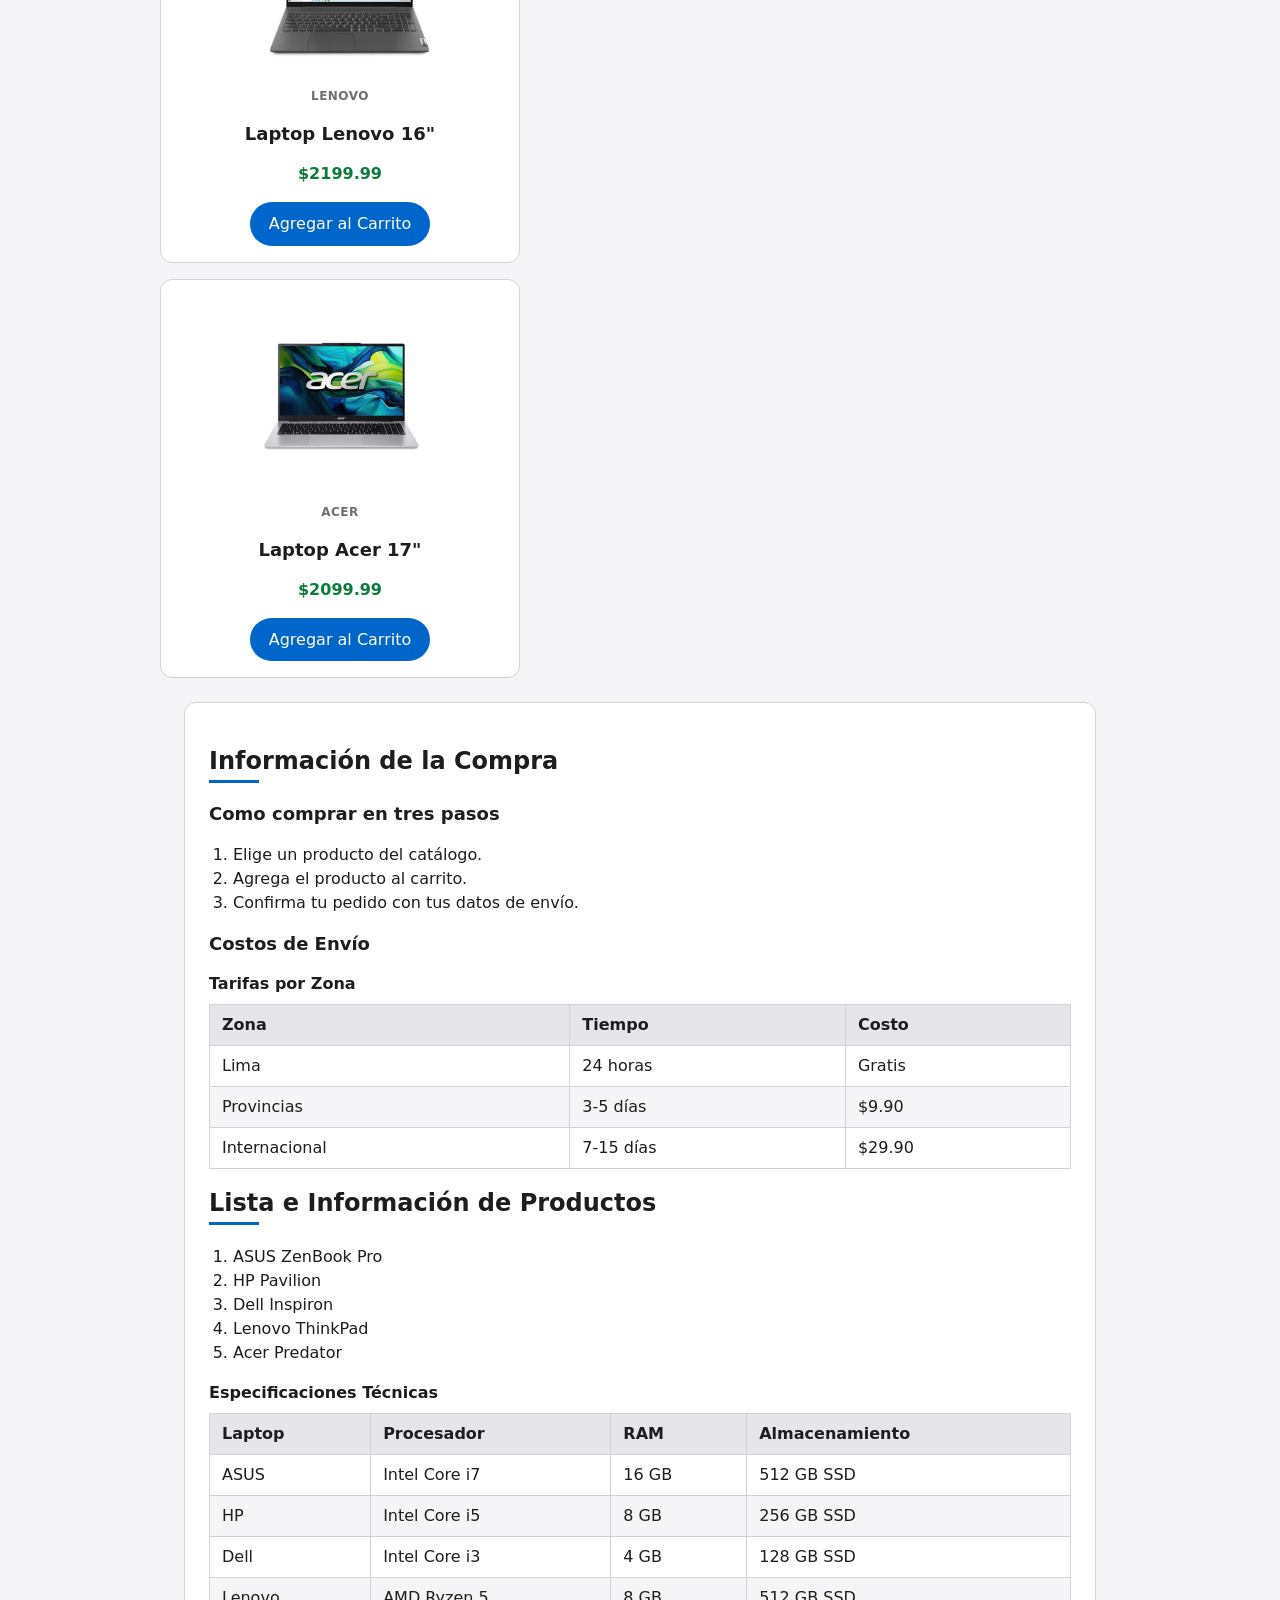
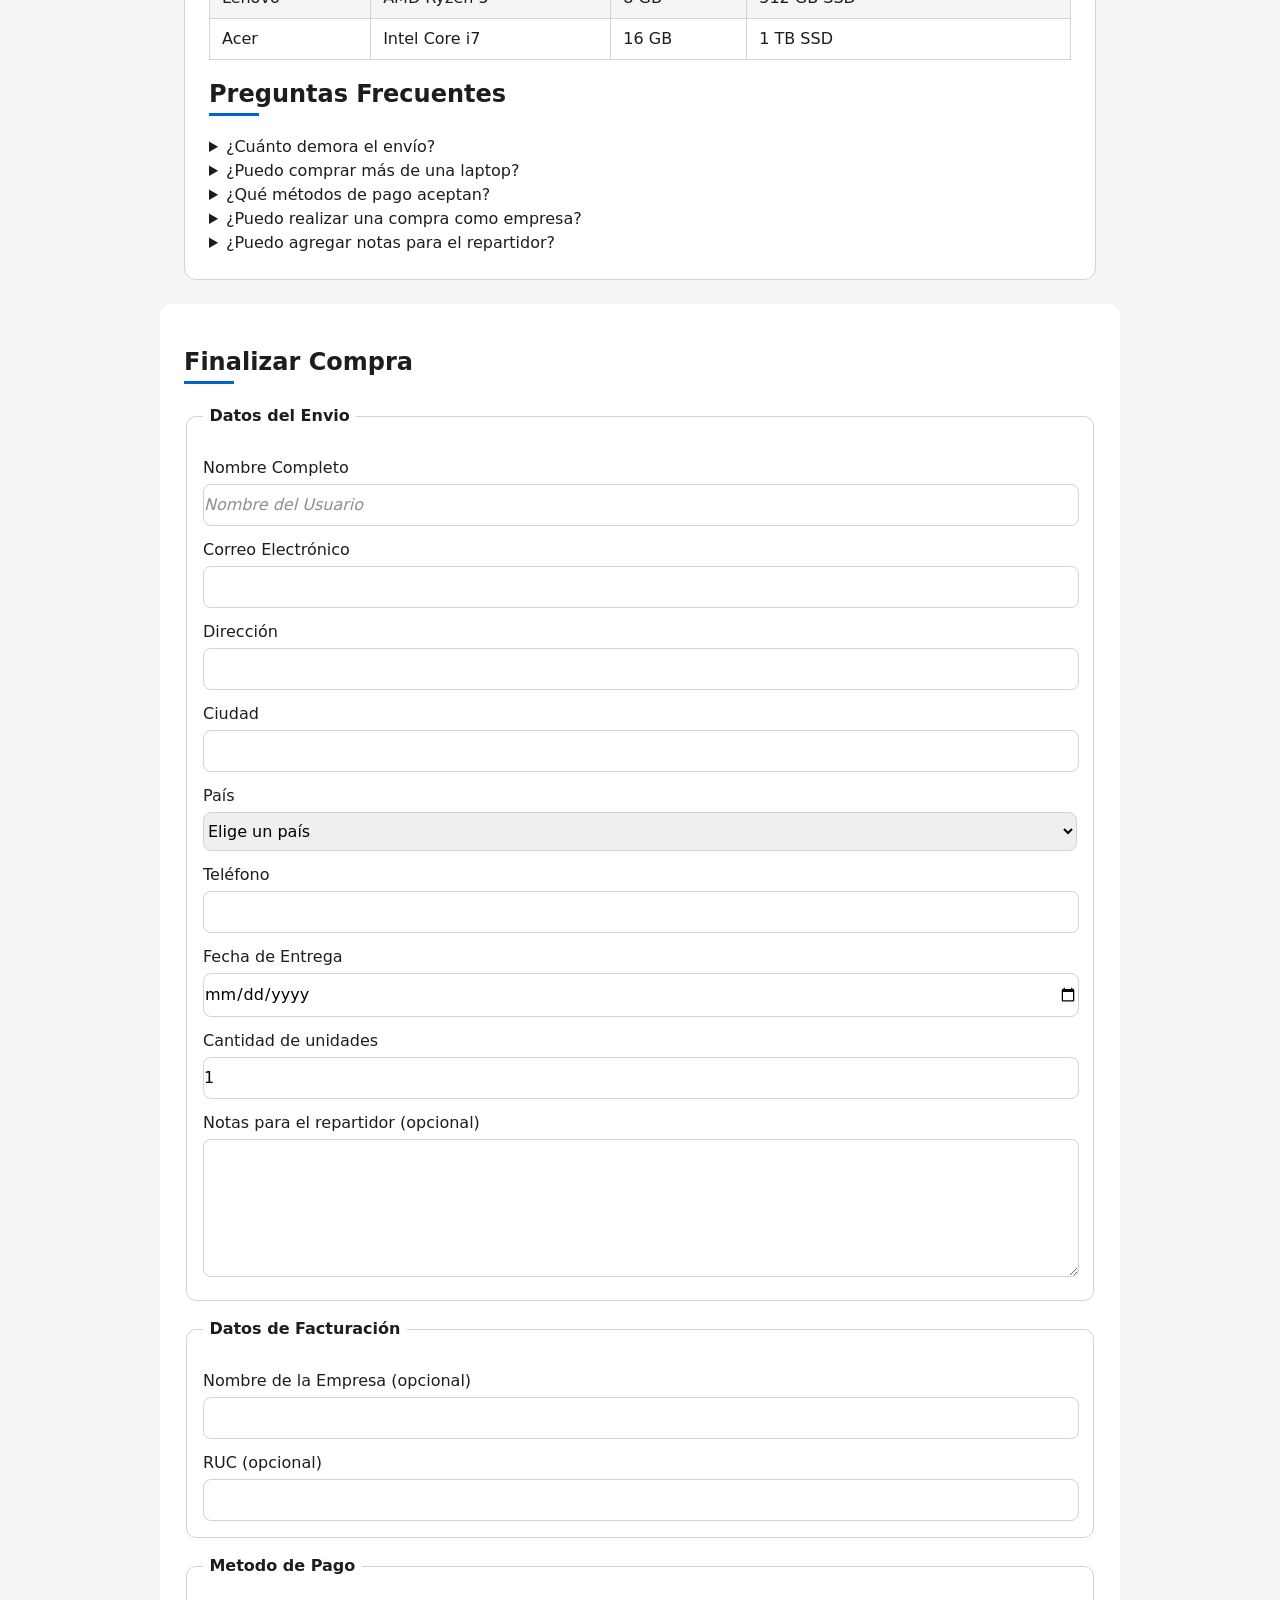
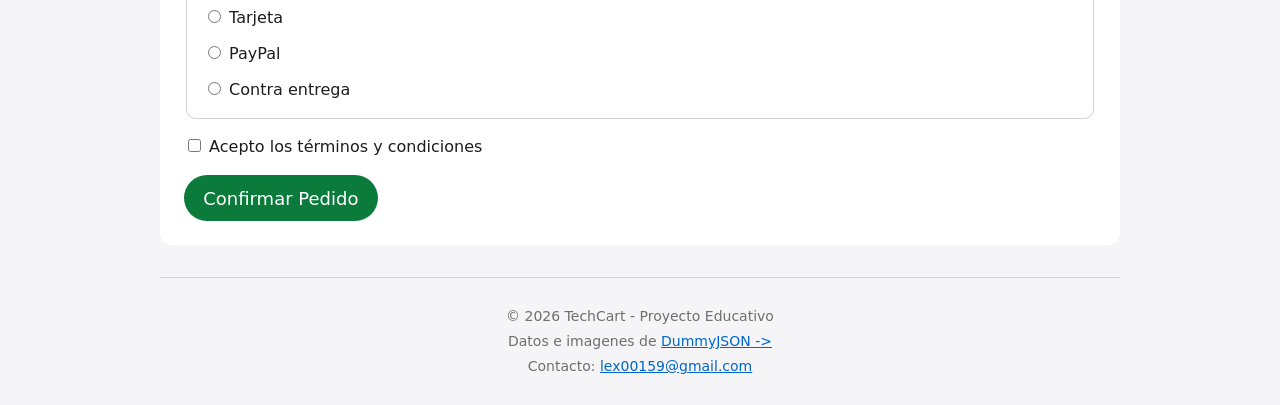
==== commit 45f5dc7f: "Aula 03" ====
--- a/index.html
+++ b/index.html
@@ -21,8 +21,8 @@
     <!-- CONTENIDO PRINCIPAL -->
     <main>
       <section id="catalogo">
-        <h2>Catálogo de Productos</h2>
-        <article>
+        <h2>Catálogo de Productos</h2> 
+        <article class="destacado">
           <figure>
             <img
               src="img/laptop-asus.webp"
@@ -237,6 +237,7 @@
                 required
                 minlength="3"
                 autocomplete="name"
+                placeholder="Nombre del Usuario"
               />
             </p>
             <p>
--- a/css/styles.css
+++ b/css/styles.css
@@ -1,9 +1,52 @@
-/*Clase 2 - primeros estilos de TechCart*/
+/*Tipo*/
+header {
+    background-color: #fff;
+    padding: 1rem 1.25rem;
+    border-radius: 12px;
+    margin-bottom: 1.5rem;
+}
+
+header h1 {
+    margin: 0;
+}
+
+aside {
+    background-color: #fff;
+    border: 1px solid #d2d2d7;
+    border-radius: 12px;
+    padding: 1.5rem;
+    margin: 1.5rem;
+}
+aside ol{ 
+    padding-left: 1.5rem;
+}
+table {
+    width: 100%;
+    border-collapse: collapse;
+}
+caption {
+    text-align: left;
+    font-weight: 600;
+    margin-bottom: 0.5rem;
+}
+th, td {
+    padding: 0.5rem 0.75rem;
+    border: 1px solid #d2d2d7;
+    text-align: left;
+}
+th {
+    background-color: #e5e5ea;
+}
+
 body {
     font-family: system-ui, -apple-system, "Segoe UI", Roboto, sans-serif;
     line-height: 1.5;
     color: #1d1d1f;
     background-color: #f5f5f7;
+    /*box-sizing: border-box;*/
+    max-width: 960px;
+    margin: 0 auto;
+    padding: 0 1rem;
 }
 
 h1 {
@@ -14,6 +57,14 @@
 h2{
     font-size: 1.5rem;
 }
+h2::after {
+    content: "";
+    display: block;
+    width: 3ch;
+    height: 3px;
+    background-color: #0066cc;
+    margin-top: 0.25rem;
+}
 
 h3{
     font-size: 1.125rem;
@@ -33,6 +84,18 @@
 
 article {
     text-align: center;
+    background-color: #fff;
+    border: 1px solid #d2d2d7;
+    border-radius: 12px;
+    padding: 1rem;
+    margin: 1rem 0;
+    max-width: 360px;
+    box-sizing: border-box;
+}
+
+article img {
+    max-width: 100%;
+    height: auto;
 }
 
 a {
@@ -43,3 +106,143 @@
     color: hsl(146, 85%, 26%);
 }
 
+button {
+    background-color: #0066cc;
+    color: #fff;
+    cursor: pointer;
+    border: 0;
+    border-radius: 999px;
+    padding: 0.6rem 1.2rem;
+}
+/* Clase*/
+.destacado{
+    background-color: #e8f1fb;
+    border-color: #0066cc;
+}
+/* ID*/
+#compra {
+    background-color: #fff;
+    border-radius: 12px;
+    padding: 1.5rem;
+}
+fieldset {
+    border: 1px solid #d2d2d7;
+    border-radius: 10px;
+    padding: 1rem;
+    margin-bottom: 1rem;
+}
+fieldset p {
+    margin: 0.75rem 0;
+}
+fieldset p:last-child {
+    margin-bottom: 0;
+}
+legend {
+    font-weight: 600;
+    padding: 0 0.4rem;
+}
+#compra input, #compra select, #compra textarea {
+    width: 100%;
+    padding: 0.5rem 0;
+    border: 1px solid #d2d2d7;
+    border-radius: 8px;
+    margin-top: 0.25rem;
+}
+#compra input[type="radio"], #compra input[type="checkbox"] {
+    width: auto;
+    margin-top: 0;
+}
+#compra[type="radio"] + label, #compra[type="checkbox"] + label {
+    margin-left: 0.35rem;
+}
+#compra input:user-invalid, #compra select:user-invalid, #compra textarea:user-invalid {
+    border-color: #c0392b;
+}
+/* Hijo directo */
+nav > ul {
+    list-style: none;
+    padding: 0;
+    margin: 0.5rem 0 0;
+}
+
+nav li {
+    display: inline-block;
+}
+nav li:not(:last-child) {
+    margin-right: 1.25rem;
+}
+/*Descendiente*/
+nav a {
+    text-decoration: none;
+    font-weight: 600;
+} 
+/* Atributo */
+button[type="submit"] {
+    background-color: hsl(146, 85%, 26%);
+    font-size: 1.125rem;
+}
+
+/* Pseudo clase */
+nav a:hover {
+    text-decoration: underline;
+}
+button:hover {
+    filter: brightness(1.2);
+}
+tbody tr:nth-child(even) {
+    background-color: #f5f5f7;
+}
+tbody tr:hover {
+    background-color: rgba(0, 102, 204, 0.08);
+}
+a:focus-visible, button:focus-visible, 
+select:focus-visible, input:focus-visible, 
+textarea:focus-visible {
+    outline: 3px solid #0066cc;
+    outline-offset: 2px;
+}
+
+::placeholder {
+    color: #8e8e93;
+    font-style: italic;
+}
+.destacado::before {
+    content: "Destacado";
+    display: inline-block;
+    margin-bottom: 0.5rem;
+    color: #0066cc;
+    font-size: 0.75rem;
+    font-weight: 700;
+    text-transform: uppercase;
+    letter-spacing: 0.06em;
+    border: 1px solid #0066cc;
+    border-radius: 999px;
+    padding: 0.15rem 0.6rem;
+    margin-bottom: 0.5rem;
+}
+a[target="_blank"]::after {
+    content: " -> ";
+}
+/* herencia */
+input, select, textarea, button {
+    font: inherit;
+}
+/* esto es son mas estilos de TechCart*/
+figure {
+    margin: 0;
+}
+
+footer {
+    margin-top: 2rem;
+    padding: 1.5rem 0;
+    border-top: 1px solid #d2d2d7;
+    text-align: center;
+    color: #6e6e73;
+    font-size: 0.875rem;
+}
+footer p, footer address {
+    margin: 0.25rem 0;
+}
+footer address {
+    font-style: normal;
+}
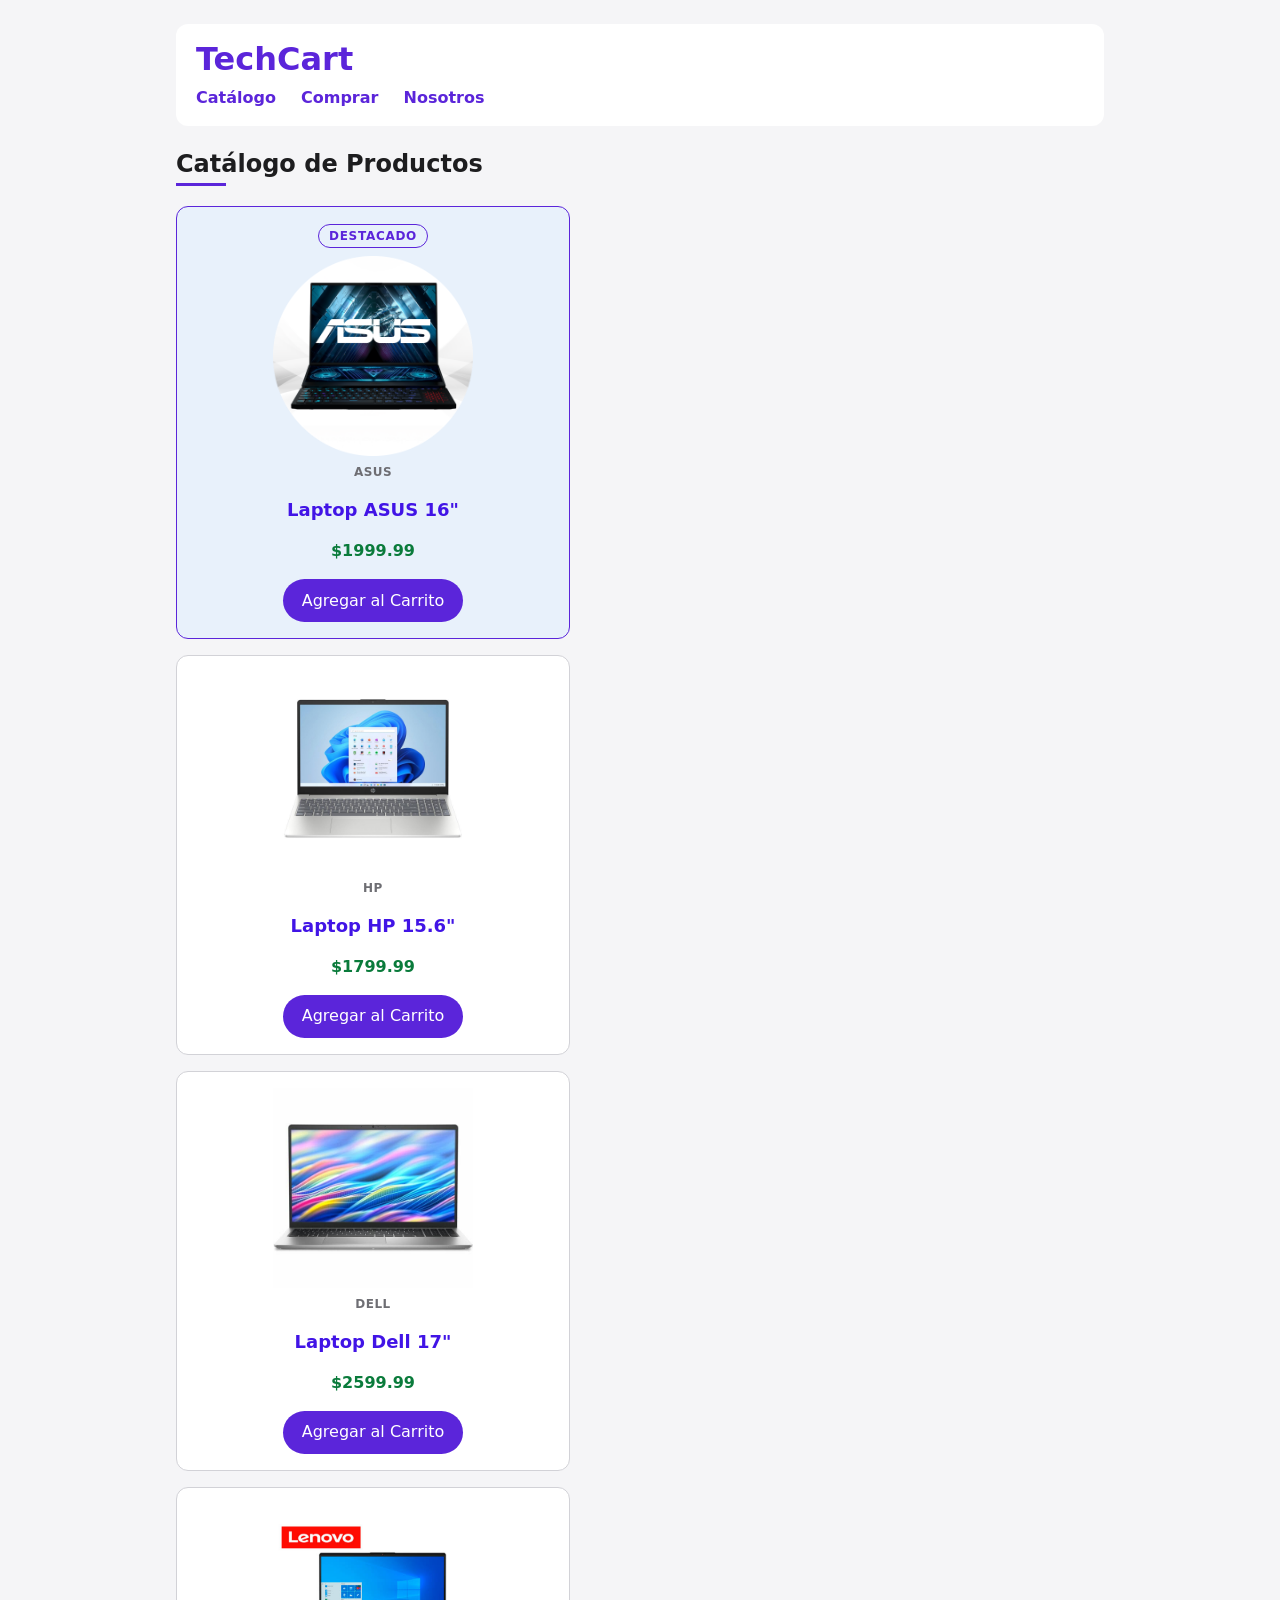
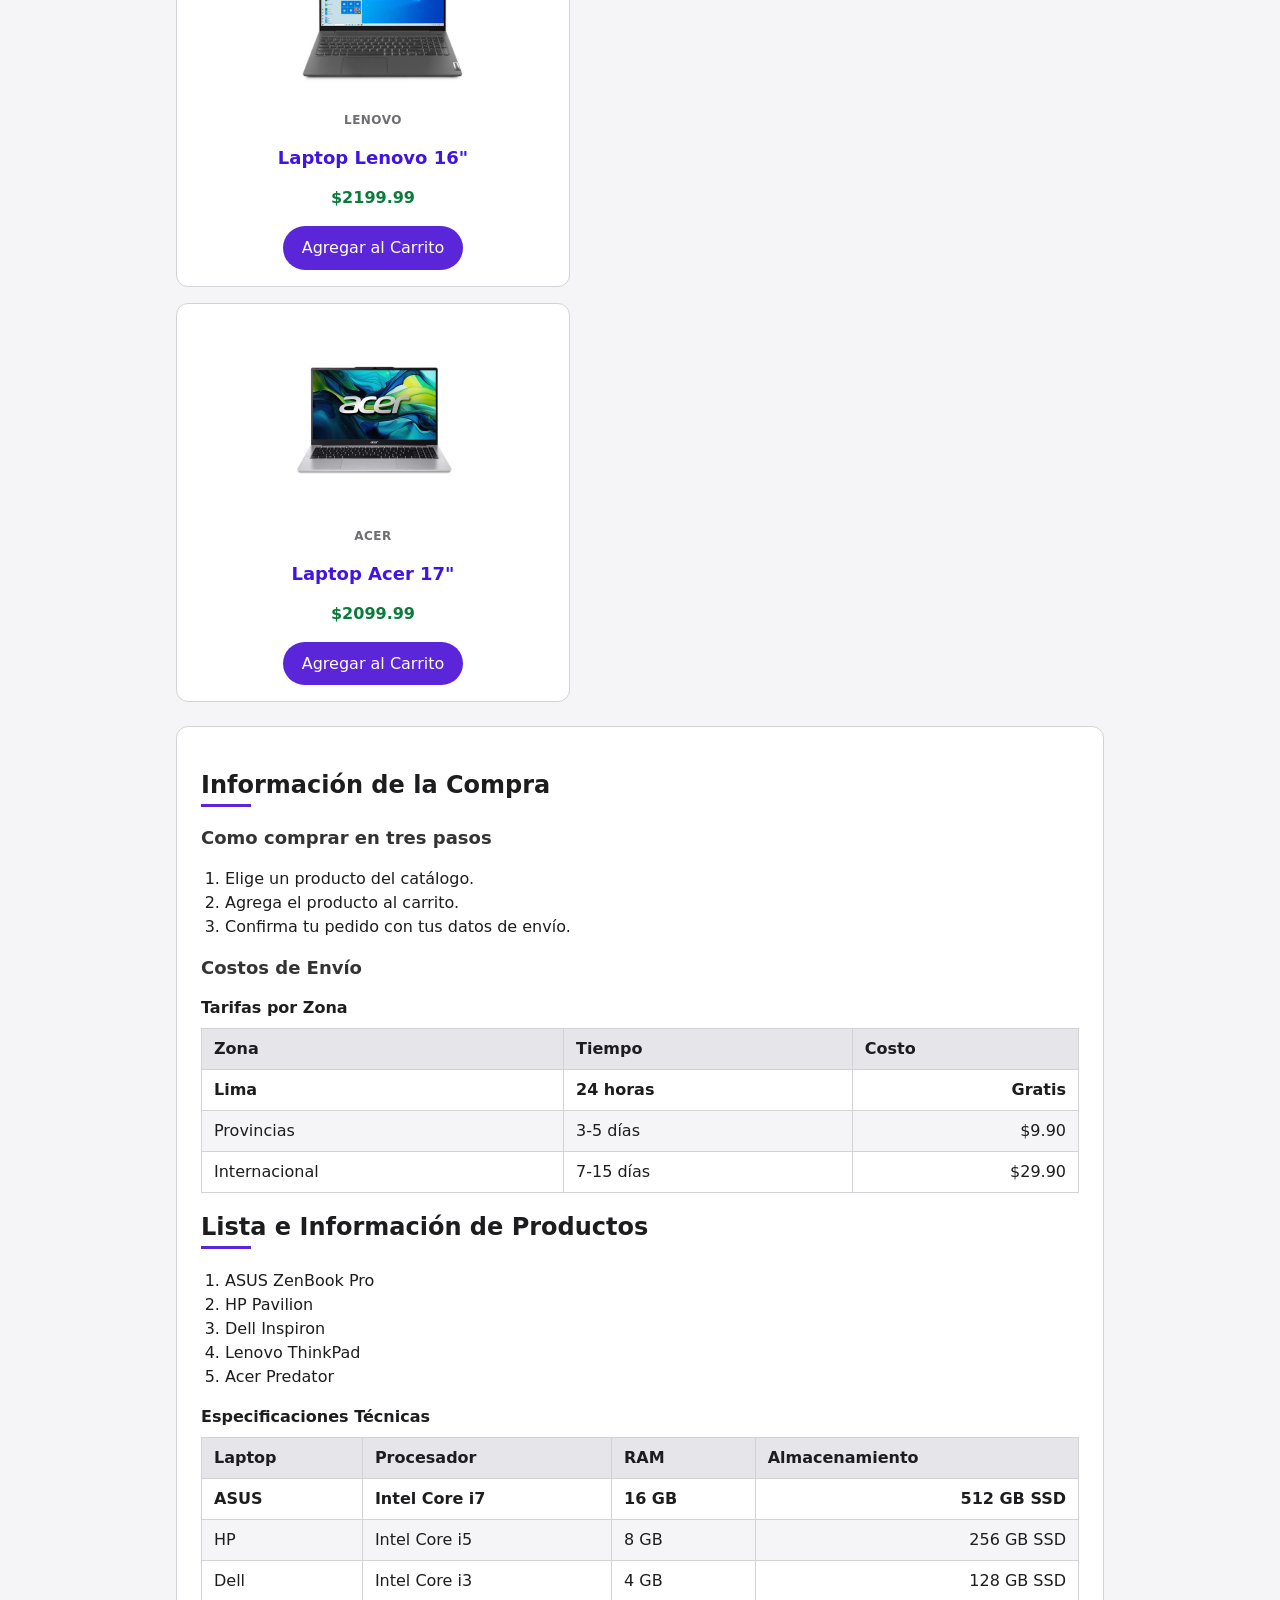
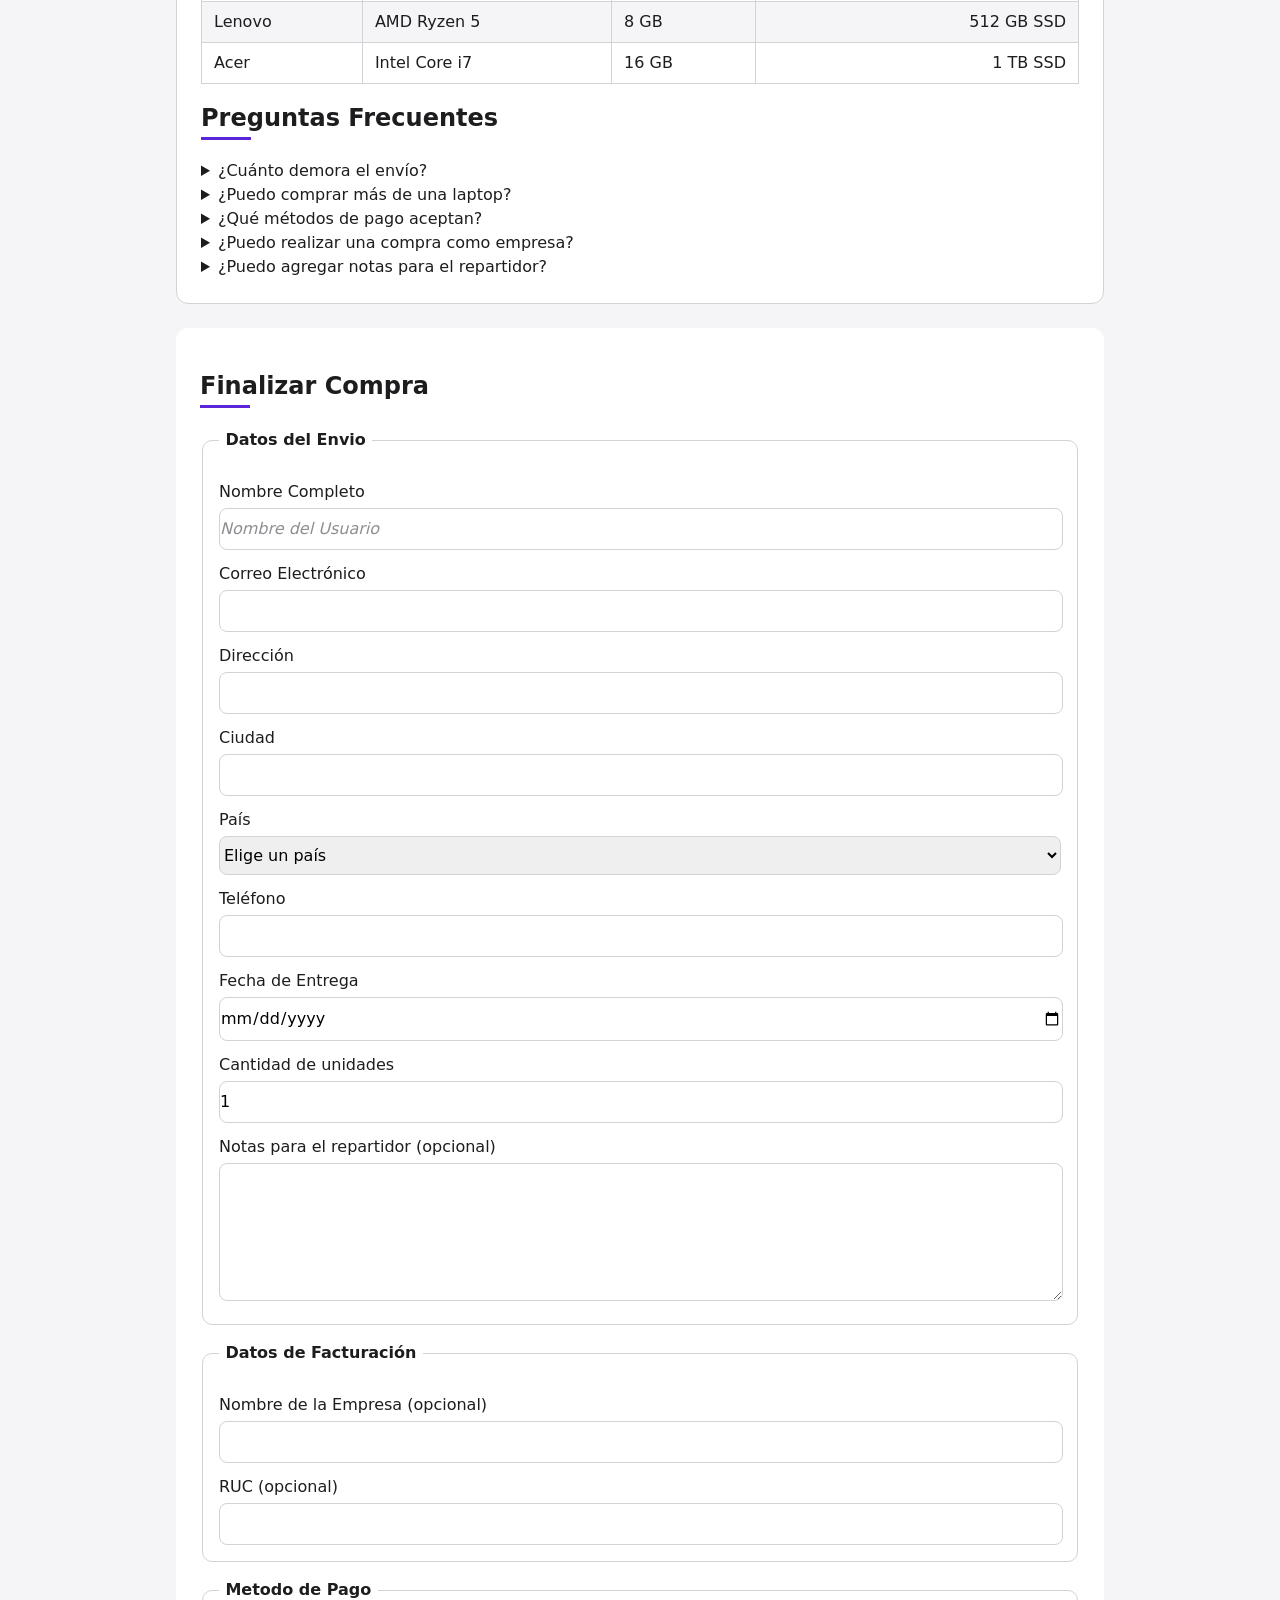
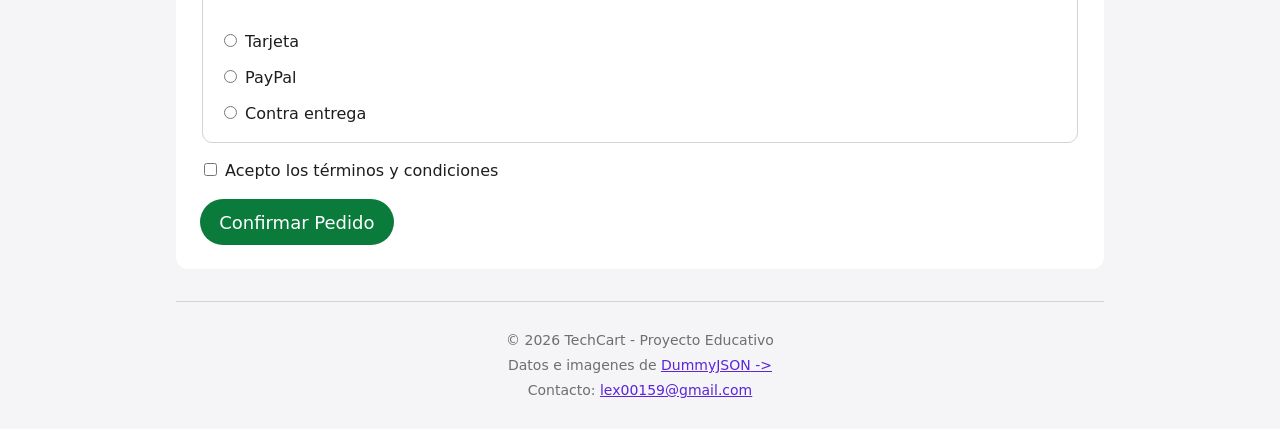
==== commit 2e47a551: "Tarea 02" ====
--- a/index.html
+++ b/index.html
@@ -31,7 +31,7 @@
             />
             <figcaption>ASUS</figcaption>
           </figure>
-          <h3>Laptop ASUS 16"</h3>
+          <h3 class="titulo-producto">Laptop ASUS 16"</h3>
           <p><strong>$1999.99</strong></p>
           <button type="button">Agregar al Carrito</button>
         </article>
@@ -44,7 +44,7 @@
             />
             <figcaption>HP</figcaption>
           </figure>
-          <h3>Laptop HP 15.6"</h3>
+          <h3 class="titulo-producto">Laptop HP 15.6"</h3>
           <p><strong>$1799.99</strong></p>
           <button type="button">Agregar al Carrito</button>
         </article>
@@ -57,7 +57,7 @@
             />
             <figcaption>Dell</figcaption>
           </figure>
-          <h3>Laptop Dell 17"</h3>
+          <h3 class="titulo-producto">Laptop Dell 17"</h3>
           <p><strong>$2599.99</strong></p>
           <button type="button">Agregar al Carrito</button>
         </article>
@@ -70,7 +70,7 @@
             />
             <figcaption>Lenovo</figcaption>
           </figure>
-          <h3>Laptop Lenovo 16"</h3>
+          <h3 class="titulo-producto">Laptop Lenovo 16"</h3>
           <p><strong>$2199.99</strong></p>
           <button type="button">Agregar al Carrito</button>
         </article>
@@ -83,7 +83,7 @@
             />
             <figcaption>Acer</figcaption>
           </figure>
-          <h3>Laptop Acer 17"</h3>
+          <h3 class="titulo-producto">Laptop Acer 17"</h3>
           <p><strong>$2099.99</strong></p>
           <button type="button">Agregar al Carrito</button>
         </article>
--- a/css/styles.css
+++ b/css/styles.css
@@ -4,6 +4,7 @@
     padding: 1rem 1.25rem;
     border-radius: 12px;
     margin-bottom: 1.5rem;
+    margin-top: 1.5rem;
 }
 
 header h1 {
@@ -15,7 +16,7 @@
     border: 1px solid #d2d2d7;
     border-radius: 12px;
     padding: 1.5rem;
-    margin: 1.5rem;
+    margin: 1.5rem 0;
 }
 aside ol{ 
     padding-left: 1.5rem;
@@ -29,6 +30,7 @@
     font-weight: 600;
     margin-bottom: 0.5rem;
 }
+
 th, td {
     padding: 0.5rem 0.75rem;
     border: 1px solid #d2d2d7;
@@ -36,6 +38,15 @@
 }
 th {
     background-color: #e5e5ea;
+}
+
+td:last-child {
+    text-align: right;
+}
+
+tbody tr:first-child {
+    font-weight: 700;
+    
 }
 
 body {
@@ -43,14 +54,14 @@
     line-height: 1.5;
     color: #1d1d1f;
     background-color: #f5f5f7;
-    /*box-sizing: border-box;*/
+    box-sizing: border-box;
     max-width: 960px;
     margin: 0 auto;
     padding: 0 1rem;
 }
 
 h1 {
-    color: #0066cc;
+    color: #5b25da;
     font-size: 2rem;
 }
 
@@ -62,12 +73,21 @@
     display: block;
     width: 3ch;
     height: 3px;
-    background-color: #0066cc;
+    background-color: #5b25da;
     margin-top: 0.25rem;
 }
+
+
 
 h3{
     font-size: 1.125rem;
+    color: #333;
+}
+.titulo-producto {
+    color: rgb(13, 150, 138);
+}
+#catalogo h3 {
+    color: rgb(65, 20, 230);
 }
 
 h1, h2, h3 {
@@ -90,7 +110,11 @@
     padding: 1rem;
     margin: 1rem 0;
     max-width: 360px;
-    box-sizing: border-box;
+    transition: transform 0.2s ease, box-shadow 0.2s ease;
+}
+article:not(.destacado):hover {
+    transform: translateY(-4px);
+    box-shadow: 0 10px 24px rgba(0, 0, 0, 0.12);
 }
 
 article img {
@@ -99,7 +123,7 @@
 }
 
 a {
-    color: #0066cc;
+    color: #5b25da;
 }
 
 strong {
@@ -107,7 +131,7 @@
 }
 
 button {
-    background-color: #0066cc;
+    background-color: #5b25da;
     color: #fff;
     cursor: pointer;
     border: 0;
@@ -117,7 +141,7 @@
 /* Clase*/
 .destacado{
     background-color: #e8f1fb;
-    border-color: #0066cc;
+    border-color: #5b25da;
 }
 /* ID*/
 #compra {
@@ -141,6 +165,7 @@
     font-weight: 600;
     padding: 0 0.4rem;
 }
+
 #compra input, #compra select, #compra textarea {
     width: 100%;
     padding: 0.5rem 0;
@@ -154,6 +179,10 @@
 }
 #compra[type="radio"] + label, #compra[type="checkbox"] + label {
     margin-left: 0.35rem;
+}
+
+#compra textarea {
+    resize: vertical;
 }
 #compra input:user-invalid, #compra select:user-invalid, #compra textarea:user-invalid {
     border-color: #c0392b;
@@ -198,7 +227,7 @@
 a:focus-visible, button:focus-visible, 
 select:focus-visible, input:focus-visible, 
 textarea:focus-visible {
-    outline: 3px solid #0066cc;
+    outline: 3px solid #5b25da;
     outline-offset: 2px;
 }
 
@@ -210,12 +239,12 @@
     content: "Destacado";
     display: inline-block;
     margin-bottom: 0.5rem;
-    color: #0066cc;
+    color: #5b25da;
     font-size: 0.75rem;
     font-weight: 700;
     text-transform: uppercase;
     letter-spacing: 0.06em;
-    border: 1px solid #0066cc;
+    border: 1px solid #5b25da;
     border-radius: 999px;
     padding: 0.15rem 0.6rem;
     margin-bottom: 0.5rem;
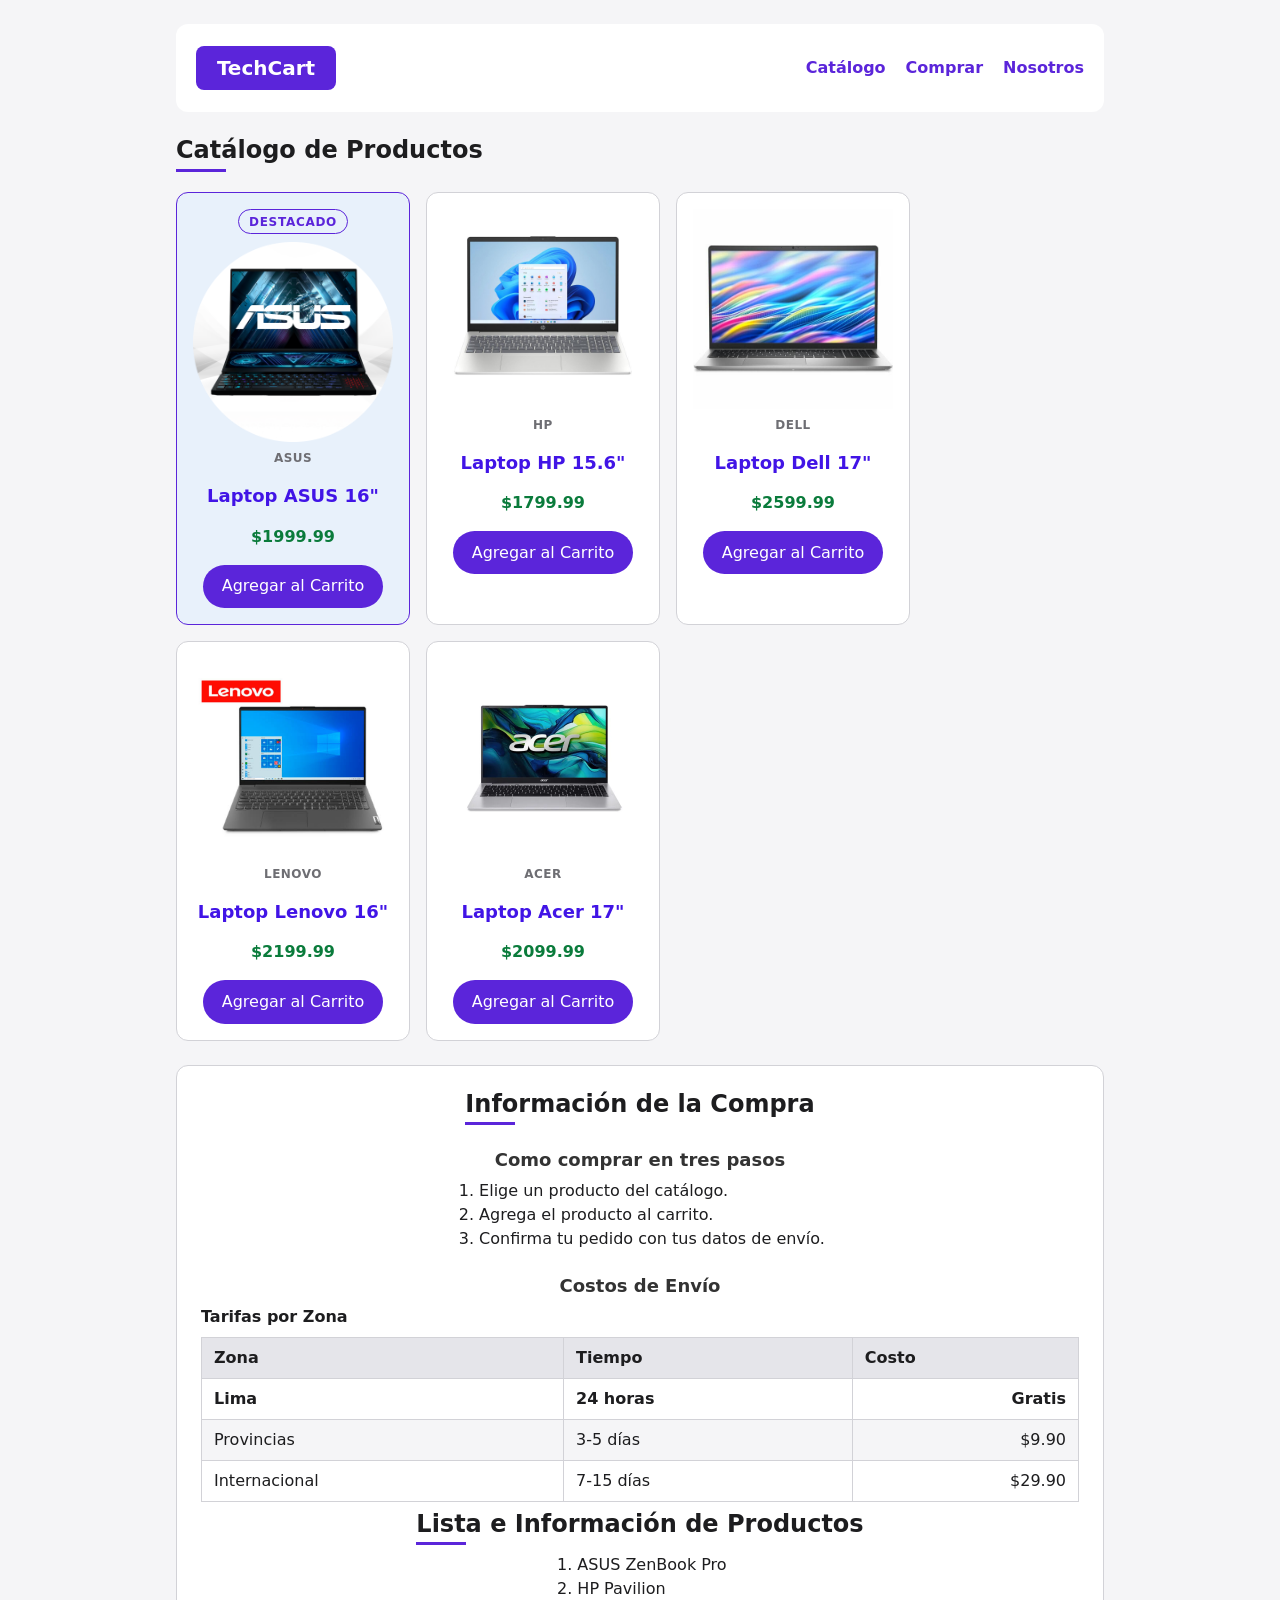
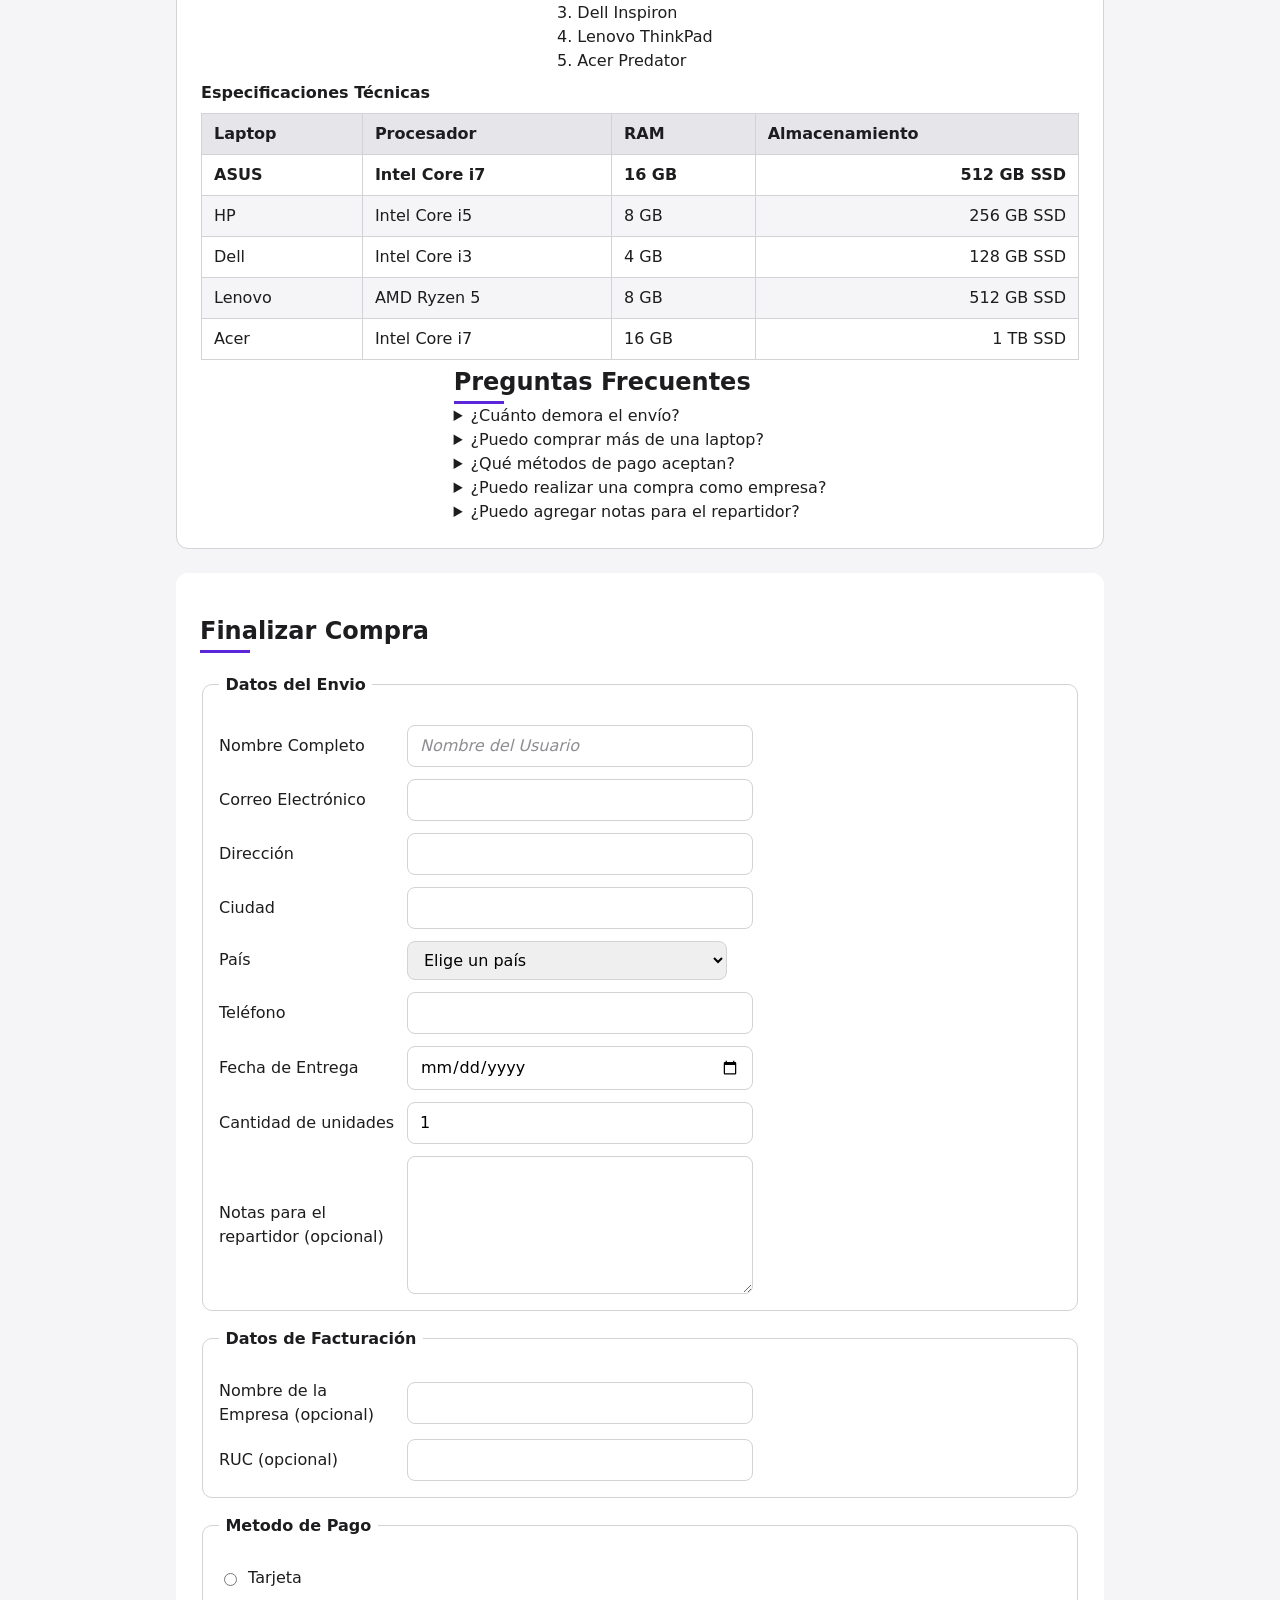
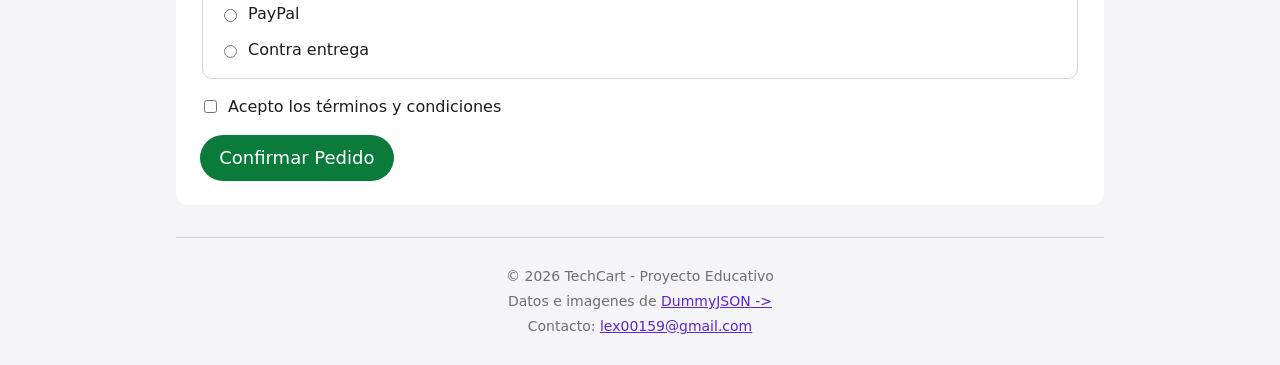
==== commit 19c2dce6: "Aula 04" ====
--- a/index.html
+++ b/index.html
@@ -22,71 +22,73 @@
     <main>
       <section id="catalogo">
         <h2>Catálogo de Productos</h2> 
-        <article class="destacado">
-          <figure>
-            <img
-              src="img/laptop-asus.webp"
-              alt="Laptop ASUS 16 pulgadas"
-              width="200"
-            />
-            <figcaption>ASUS</figcaption>
-          </figure>
-          <h3 class="titulo-producto">Laptop ASUS 16"</h3>
-          <p><strong>$1999.99</strong></p>
-          <button type="button">Agregar al Carrito</button>
-        </article>
-        <article>
-          <figure>
-            <img
-              src="img/laptop-hp.jpg"
-              alt="Laptop HP 15.6 pulgadas"
-              width="200"
-            />
-            <figcaption>HP</figcaption>
-          </figure>
-          <h3 class="titulo-producto">Laptop HP 15.6"</h3>
-          <p><strong>$1799.99</strong></p>
-          <button type="button">Agregar al Carrito</button>
-        </article>
-        <article>
-          <figure>
-            <img
-              src="img/laptop-dell.jpg"
-              alt="Laptop Dell 17 pulgadas"
-              width="200"
-            />
-            <figcaption>Dell</figcaption>
-          </figure>
-          <h3 class="titulo-producto">Laptop Dell 17"</h3>
-          <p><strong>$2599.99</strong></p>
-          <button type="button">Agregar al Carrito</button>
-        </article>
-        <article>
-          <figure>
-            <img
-              src="img/laptop-lenovo.jfif"
-              alt="Laptop Lenovo 16 pulgadas"
-              width="200"
-            />
-            <figcaption>Lenovo</figcaption>
-          </figure>
-          <h3 class="titulo-producto">Laptop Lenovo 16"</h3>
-          <p><strong>$2199.99</strong></p>
-          <button type="button">Agregar al Carrito</button>
-        </article>
-        <article>
-          <figure>
-            <img
-              src="img/laptop-acer.webp"
-              alt="Laptop Acer 17 pulgadas"
-              width="200"
-            />
-            <figcaption>Acer</figcaption>
-          </figure>
-          <h3 class="titulo-producto">Laptop Acer 17"</h3>
-          <p><strong>$2099.99</strong></p>
-          <button type="button">Agregar al Carrito</button>
-        </article>
+        <div class="productos"> 
+          <article class="destacado">
+            <figure>
+              <img
+                src="img/laptop-asus.webp"
+                alt="Laptop ASUS 16 pulgadas"
+                width="200"
+              />
+              <figcaption>ASUS</figcaption>
+            </figure>
+            <h3 class="titulo-producto">Laptop ASUS 16"</h3>
+            <p><strong>$1999.99</strong></p>
+            <button type="button">Agregar al Carrito</button>
+          </article>
+          <article>
+            <figure>
+              <img
+                src="img/laptop-hp.jpg"
+                alt="Laptop HP 15.6 pulgadas"
+                width="200"
+              />
+              <figcaption>HP</figcaption>
+            </figure>
+            <h3 class="titulo-producto">Laptop HP 15.6"</h3>
+            <p><strong>$1799.99</strong></p>
+            <button type="button">Agregar al Carrito</button>
+          </article>
+          <article>
+            <figure>
+              <img
+                src="img/laptop-dell.jpg"
+                alt="Laptop Dell 17 pulgadas"
+                width="200"
+              />
+              <figcaption>Dell</figcaption>
+            </figure>
+            <h3 class="titulo-producto">Laptop Dell 17"</h3>
+            <p><strong>$2599.99</strong></p>
+            <button type="button">Agregar al Carrito</button>
+          </article>
+          <article>
+            <figure>
+              <img
+                src="img/laptop-lenovo.jfif"
+                alt="Laptop Lenovo 16 pulgadas"
+                width="200"
+              />
+              <figcaption>Lenovo</figcaption>
+            </figure>
+            <h3 class="titulo-producto">Laptop Lenovo 16"</h3>
+            <p><strong>$2199.99</strong></p>
+            <button type="button">Agregar al Carrito</button>
+          </article>
+          <article>
+            <figure>
+              <img
+                src="img/laptop-acer.webp"
+                alt="Laptop Acer 17 pulgadas"
+                width="200"
+              />
+              <figcaption>Acer</figcaption>
+            </figure>
+            <h3 class="titulo-producto">Laptop Acer 17"</h3>
+            <p><strong>$2099.99</strong></p>
+            <button type="button">Agregar al Carrito</button>
+          </article>
+        </div> 
       </section>
       <aside>
         <h2>Información de la Compra</h2>
--- a/css/styles.css
+++ b/css/styles.css
@@ -1,5 +1,10 @@
 /*Tipo*/
 header {
+    display: flex;
+    flex-flow: row wrap;
+    justify-content: space-between;
+    gap: 16px;
+    align-items: center;
     background-color: #fff;
     padding: 1rem 1.25rem;
     border-radius: 12px;
@@ -8,15 +13,34 @@
 }
 
 header h1 {
+    display: flex;
+    justify-content: center;
+    align-items: center;
+    width: 140px;
+    height: 44px;
+    background-color: #5b25da;
+    color: #fff;
+    border-radius: 8px;
+    font-size: 20px;
     margin: 0;
 }
 
 aside {
+    display: flex;
+    flex-direction: column;
+    align-items: center;
+    gap: 8px;
     background-color: #fff;
     border: 1px solid #d2d2d7;
     border-radius: 12px;
     padding: 1.5rem;
     margin: 1.5rem 0;
+}
+aside h2,aside h3, aside ol {
+    margin: 0;
+}
+aside h3{
+    margin-top: 16px;
 }
 aside ol{ 
     padding-left: 1.5rem;
@@ -103,13 +127,13 @@
 }
 
 article {
+    /* 0: no crece, 0: no se encoge, 200px de base */
+    flex: 0 0 200px;
     text-align: center;
     background-color: #fff;
     border: 1px solid #d2d2d7;
     border-radius: 12px;
     padding: 1rem;
-    margin: 1rem 0;
-    max-width: 360px;
     transition: transform 0.2s ease, box-shadow 0.2s ease;
 }
 article:not(.destacado):hover {
@@ -149,6 +173,27 @@
     border-radius: 12px;
     padding: 1.5rem;
 }
+#compra p{
+    display: flex;
+    flex-direction: row;
+    gap: 8px;
+    align-items: center;
+    flex-wrap: wrap;
+}
+#compra br{
+    display: none;
+}
+#compra fieldset label{
+    flex: 0 0 180px;
+}
+#compra input, #compra select, #compra textarea {
+    flex: 0 1 320px;
+    min-width: 0;
+    padding: 0.5rem 0.75rem;
+    border: 1px solid #d2d2d7;
+    border-radius: 8px;
+}
+
 fieldset {
     border: 1px solid #d2d2d7;
     border-radius: 10px;
@@ -166,16 +211,8 @@
     padding: 0 0.4rem;
 }
 
-#compra input, #compra select, #compra textarea {
-    width: 100%;
-    padding: 0.5rem 0;
-    border: 1px solid #d2d2d7;
-    border-radius: 8px;
-    margin-top: 0.25rem;
-}
 #compra input[type="radio"], #compra input[type="checkbox"] {
-    width: auto;
-    margin-top: 0;
+    flex: 0 0 auto;
 }
 #compra[type="radio"] + label, #compra[type="checkbox"] + label {
     margin-left: 0.35rem;
@@ -191,15 +228,10 @@
 nav > ul {
     list-style: none;
     padding: 0;
-    margin: 0.5rem 0 0;
-}
-
-nav li {
-    display: inline-block;
-}
-nav li:not(:last-child) {
-    margin-right: 1.25rem;
-}
+    display: flex;
+    gap: 20px;
+}
+
 /*Descendiente*/
 nav a {
     text-decoration: none;
@@ -274,4 +306,9 @@
 }
 footer address {
     font-style: normal;
+}
+.productos {
+    display: flex;
+    flex-wrap: wrap;
+    gap: 16px;
 }
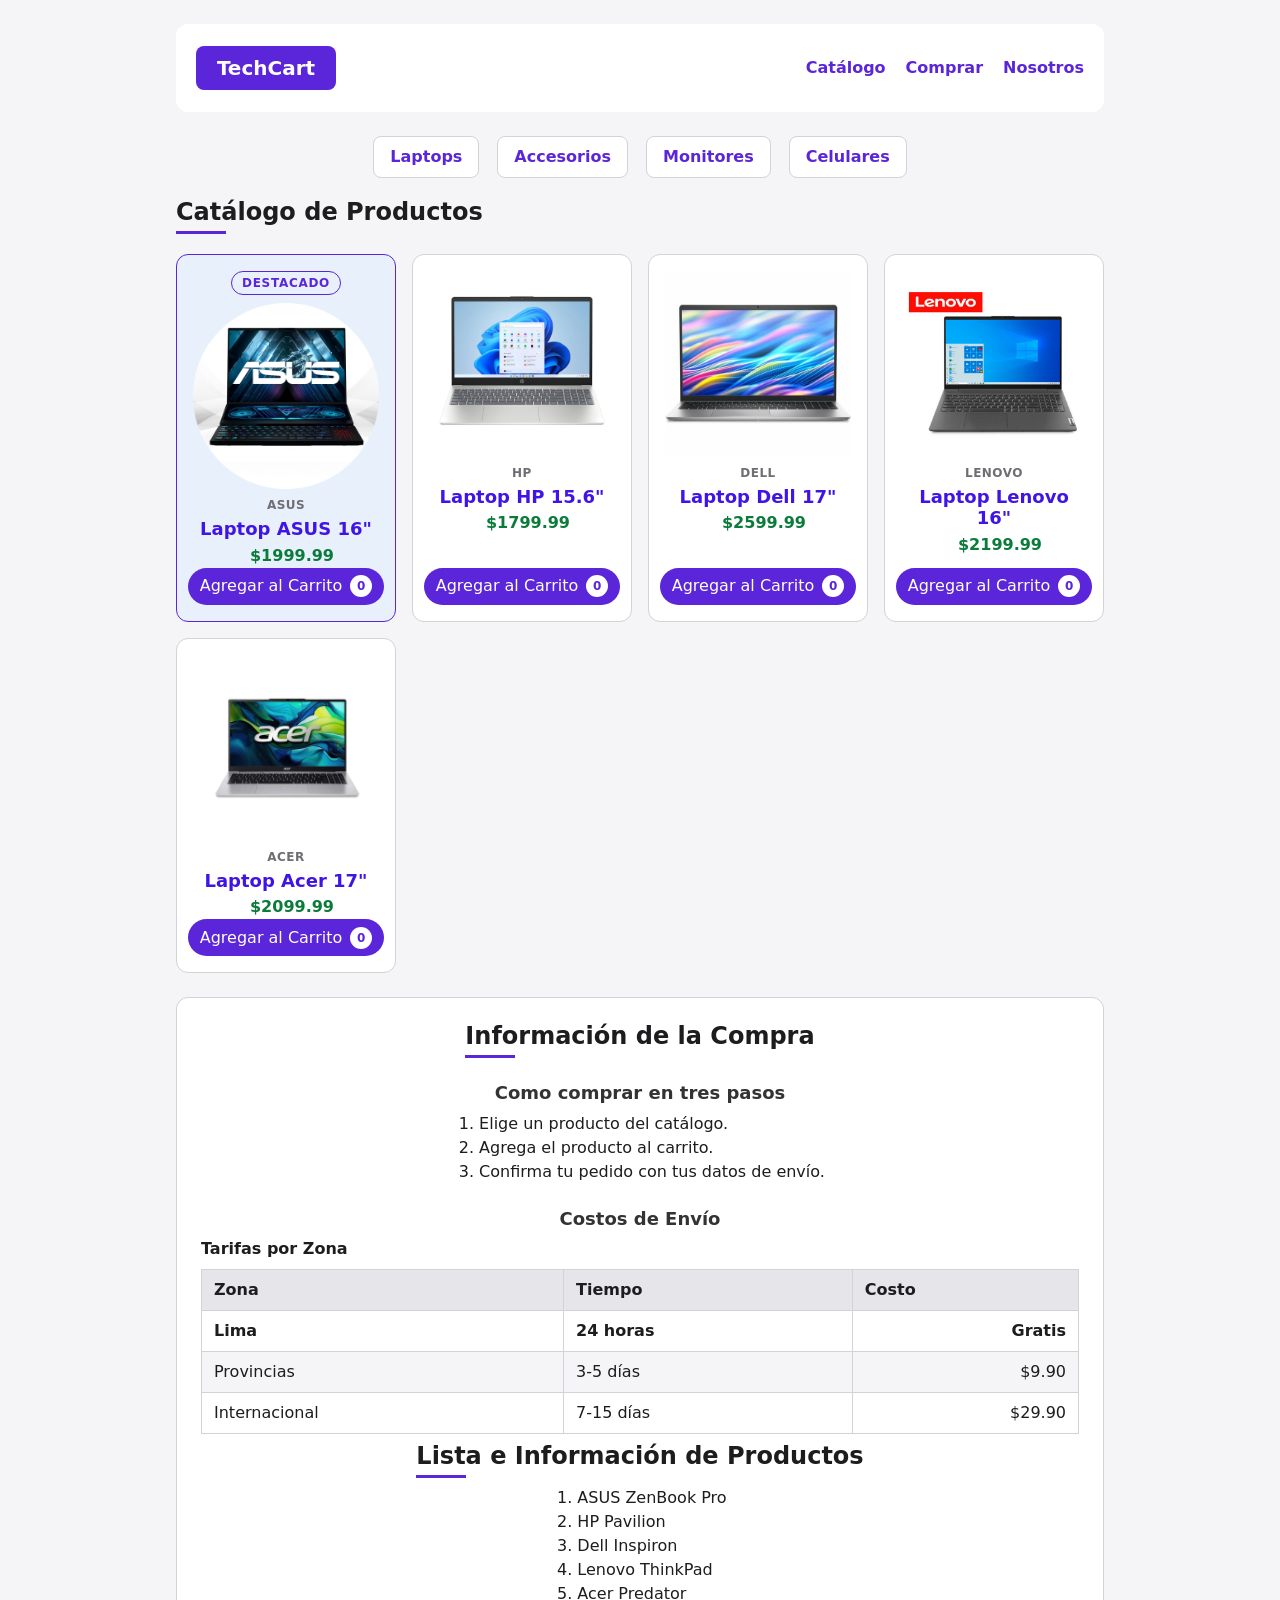
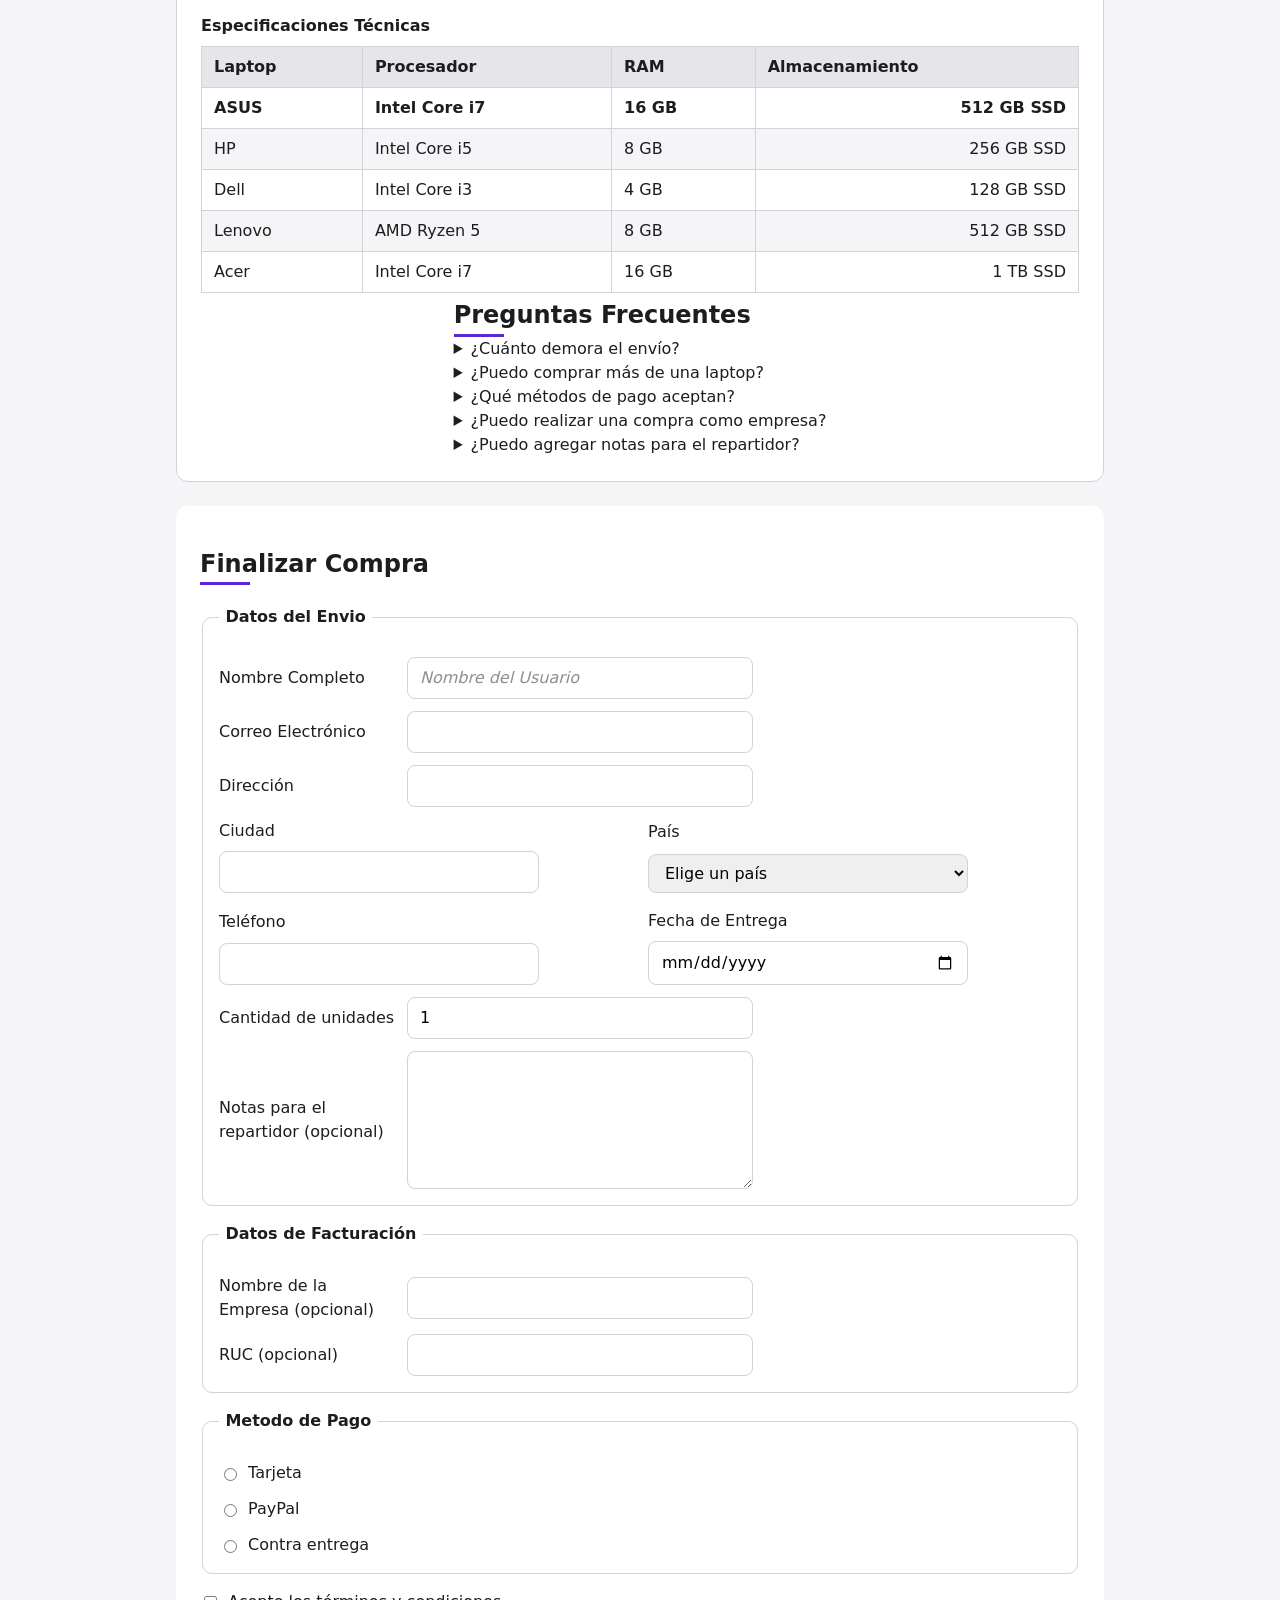
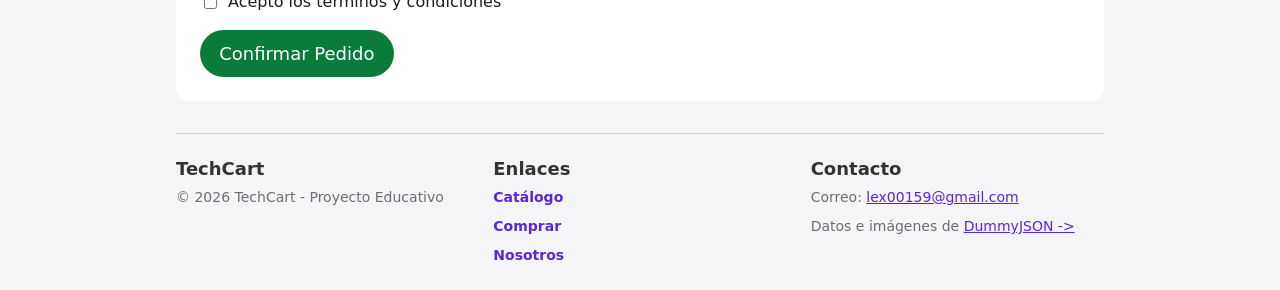
==== commit 774a87da: "Tarea 03" ====
--- a/index.html
+++ b/index.html
@@ -21,8 +21,16 @@
     <!-- CONTENIDO PRINCIPAL -->
     <main>
       <section id="catalogo">
-        <h2>Catálogo de Productos</h2> 
-        <div class="productos"> 
+        <nav class="categorias" aria-label="Categorías de productos">
+          <ul>
+            <li><a href="#catalogo">Laptops</a></li>
+            <li><a href="#catalogo">Accesorios</a></li>
+            <li><a href="#catalogo">Monitores</a></li>
+            <li><a href="#catalogo">Celulares</a></li>
+          </ul>
+        </nav>
+        <h2>Catálogo de Productos</h2>
+        <div class="productos">
           <article class="destacado">
             <figure>
               <img
@@ -34,7 +42,10 @@
             </figure>
             <h3 class="titulo-producto">Laptop ASUS 16"</h3>
             <p><strong>$1999.99</strong></p>
-            <button type="button">Agregar al Carrito</button>
+            <button type="button" class="btn-carrito">
+              Agregar al Carrito
+              <span class="contador">0</span>
+            </button>
           </article>
           <article>
             <figure>
@@ -47,7 +58,10 @@
             </figure>
             <h3 class="titulo-producto">Laptop HP 15.6"</h3>
             <p><strong>$1799.99</strong></p>
-            <button type="button">Agregar al Carrito</button>
+            <button type="button" class="btn-carrito">
+              Agregar al Carrito
+              <span class="contador">0</span>
+            </button>
           </article>
           <article>
             <figure>
@@ -60,7 +74,10 @@
             </figure>
             <h3 class="titulo-producto">Laptop Dell 17"</h3>
             <p><strong>$2599.99</strong></p>
-            <button type="button">Agregar al Carrito</button>
+            <button type="button" class="btn-carrito">
+              Agregar al Carrito
+              <span class="contador">0</span>
+            </button>
           </article>
           <article>
             <figure>
@@ -73,7 +90,10 @@
             </figure>
             <h3 class="titulo-producto">Laptop Lenovo 16"</h3>
             <p><strong>$2199.99</strong></p>
-            <button type="button">Agregar al Carrito</button>
+            <button type="button" class="btn-carrito">
+              Agregar al Carrito
+              <span class="contador">0</span>
+            </button>
           </article>
           <article>
             <figure>
@@ -86,9 +106,12 @@
             </figure>
             <h3 class="titulo-producto">Laptop Acer 17"</h3>
             <p><strong>$2099.99</strong></p>
-            <button type="button">Agregar al Carrito</button>
+            <button type="button" class="btn-carrito">
+              Agregar al Carrito
+              <span class="contador">0</span>
+            </button>
           </article>
-        </div> 
+        </div>
       </section>
       <aside>
         <h2>Información de la Compra</h2>
@@ -263,63 +286,65 @@
                 autocomplete="address-line1"
               />
             </p>
-            <p>
-              <label for="ciudad">Ciudad</label><br />
-              <input
-                type="text"
-                id="ciudad"
-                name="ciudad"
-                list="ciudades"
-                required
-                autocomplete="address-level2"
-              />
-              <datalist id="ciudades">
-                <option value="Lima"></option>
-                <option value="Bogota"></option>
-                <option value="Arequipa"></option>
-                <option value="Cusco"></option>
-                <option value="Ciudad de México"></option>
-                <option value="Buenos Aires"></option>
-                <option value="Madrid"></option>
-              </datalist>
-            </p>
-            <p>
-              <label for="pais">País</label><br />
-              <select id="pais" name="pais" required>
-                <option value="">Elige un país</option>
-
-                <optgroup label="Sudamérica">
-                  <option value="pe">Perú</option>
-                  <option value="co">Colombia</option>
-                  <option value="ar">Argentina</option>
-                </optgroup>
-
-                <optgroup label="Norteamérica">
-                  <option value="mx">México</option>
-                </optgroup>
-
-                <optgroup label="Europa">
-                  <option value="es">España</option>
-                </optgroup>
-              </select>
-            </p>
-
-            <p>
-              <label for="telefono">Teléfono</label><br />
-              <input
-                type="tel"
-                id="telefono"
-                name="telefono"
-                required
-                pattern="[0-9]{7,}"
-                title="Solo numeros, mínimo 7 dígitos"
-                autocomplete="tel"
-              />
-            </p>
-            <p>
-              <label for="fecha">Fecha de Entrega</label><br />
-              <input type="date" id="fecha" name="fecha" required />
-            </p>
+            <div class="fila-datos">
+              <p>
+                <label for="ciudad">Ciudad</label><br />
+                <input
+                  type="text"
+                  id="ciudad"
+                  name="ciudad"
+                  list="ciudades"
+                  required
+                  autocomplete="address-level2"
+                />
+                <datalist id="ciudades">
+                  <option value="Lima"></option>
+                  <option value="Bogota"></option>
+                  <option value="Arequipa"></option>
+                  <option value="Cusco"></option>
+                  <option value="Ciudad de México"></option>
+                  <option value="Buenos Aires"></option>
+                  <option value="Madrid"></option>
+                </datalist>
+              </p>
+              <p>
+                <label for="pais">País</label><br />
+                <select id="pais" name="pais" required>
+                  <option value="">Elige un país</option>
+
+                  <optgroup label="Sudamérica">
+                    <option value="pe">Perú</option>
+                    <option value="co">Colombia</option>
+                    <option value="ar">Argentina</option>
+                  </optgroup>
+
+                  <optgroup label="Norteamérica">
+                    <option value="mx">México</option>
+                  </optgroup>
+
+                  <optgroup label="Europa">
+                    <option value="es">España</option>
+                  </optgroup>
+                </select>
+              </p>
+
+              <p>
+                <label for="telefono">Teléfono</label><br />
+                <input
+                  type="tel"
+                  id="telefono"
+                  name="telefono"
+                  required
+                  pattern="[0-9]{7,}"
+                  title="Solo numeros, mínimo 7 dígitos"
+                  autocomplete="tel"
+                />
+              </p>
+              <p>
+                <label for="fecha">Fecha de Entrega</label><br />
+                <input type="date" id="fecha" name="fecha" required />
+              </p>
+            </div>
             <p>
               <label for="cantidad">Cantidad de unidades</label><br />
               <input
@@ -412,18 +437,41 @@
         </form>
       </section>
     </main>
-    <!-- PIE DE PAGINA -->
-    <footer>
-      <p>&copy; 2026 TechCart - Proyecto Educativo</p>
-      <p>
-        Datos e imagenes de
-        <a href="https://dummyjson.com" target="_blank" rel="noopener"
-          >DummyJSON</a
-        >
-      </p>
-      <address>
-        Contacto: <a href="mailto:lex00159@gmail.com">lex00159@gmail.com</a>
-      </address>
-    </footer>
-  </body>
-</html>
+    
+<!-- PIE DE PÁGINA -->
+<footer class="pie-tienda">
+  <div class="columna-footer">
+    <h3>TechCart</h3>
+    <p>&copy; 2026 TechCart - Proyecto Educativo</p>
+  </div>
+
+  <div class="columna-footer">
+    <h3>Enlaces</h3>
+    <nav aria-label="Enlaces del pie de página">
+      <ul>
+        <li><a href="#catalogo">Catálogo</a></li>
+        <li><a href="#compra">Comprar</a></li>
+        <li><a href="nosotros.html">Nosotros</a></li>
+      </ul>
+    </nav>
+  </div>
+
+  <div class="columna-footer">
+    <h3>Contacto</h3>
+    <address>
+      Correo:
+      <a href="mailto:lex00159@gmail.com">
+        lex00159@gmail.com
+      </a>
+    </address>
+
+    <p>
+      Datos e imágenes de
+      <a href="https://dummyjson.com"
+         target="_blank"
+         rel="noopener">
+        DummyJSON
+      </a>
+    </p>
+  </div>
+</footer>
--- a/css/styles.css
+++ b/css/styles.css
@@ -101,8 +101,6 @@
     margin-top: 0.25rem;
 }
 
-
-
 h3{
     font-size: 1.125rem;
     color: #333;
@@ -128,7 +126,9 @@
 
 article {
     /* 0: no crece, 0: no se encoge, 200px de base */
-    flex: 0 0 200px;
+    /*flex: 0 0 200px;*/
+    display: flex;
+    flex-direction: column;
     text-align: center;
     background-color: #fff;
     border: 1px solid #d2d2d7;
@@ -144,6 +144,17 @@
 article img {
     max-width: 100%;
     height: auto;
+}
+article button {
+    margin-top: auto;
+    align-self: center;
+}
+article h3 {
+    margin: 0.25rem 0;
+}
+
+article p {
+    margin: 0 0 0 0.75rem;
 }
 
 a {
@@ -269,6 +280,7 @@
 }
 .destacado::before {
     content: "Destacado";
+    align-self: center;
     display: inline-block;
     margin-bottom: 0.5rem;
     color: #5b25da;
@@ -293,22 +305,140 @@
     margin: 0;
 }
 
-footer {
+.productos {
+    display: grid;
+    grid-template-columns: repeat(auto-fill, minmax(200px, 1fr));
+    flex-wrap: wrap;
+    gap: 16px;
+}
+
+.categorias {
+    display: flex;
+    justify-content: center;
+    margin: 1rem 0;
+}
+
+.categorias ul {
+    display: flex;
+    justify-content: center;
+    flex-wrap: wrap;
+    gap: 18px;
+    list-style: none;
+    padding: 0;
+    margin: 0;
+}
+
+.categorias a {
+    display: block;
+    padding: 0.5rem 1rem;
+    text-decoration: none;
+    font-weight: 600;
+    background-color: #fff;
+    border: 1px solid #d2d2d7;
+    border-radius: 8px;
+}
+
+.categorias a:hover {
+    background-color: #e8f1fb;
+}
+
+.fila-datos {
+    display: flex;
+    flex-wrap: wrap;
+    gap: 16px;
+}
+
+.fila-datos p {
+    display: flex;
+    flex: 1 1 300px;
+    flex-direction: column;
+    gap: 6px;
+    margin: 0;
+    min-width: 0;
+}
+
+.fila-datos input,
+.fila-datos select {
+    box-sizing: border-box;
+    width: 100%;
+    min-width: 0;
+}
+
+/* D1: Botón de carrito con contador */
+.btn-carrito {
+    display: inline-flex;
+    align-items: center;
+    justify-content: center;
+    gap: 8px;
+    padding: 0.4rem 0.75rem;
+    white-space: nowrap;
+}
+
+.contador {
+    display: inline-flex;
+    align-items: center;
+    justify-content: center;
+    width: 22px;
+    height: 22px;
+    box-sizing: border-box;
+    flex: 0 0 22px;
+    border-radius: 50%;
+    background-color: #fff;
+    color: #5b25da;
+    font-size: 0.75rem;
+    font-weight: 700;
+    line-height: 1;
+}
+
+
+/* D2: Pie de tienda en tres columnas */
+.pie-tienda {
+    display: flex;
+    flex-wrap: wrap;
+    align-items: flex-start;
+    gap: 24px;
     margin-top: 2rem;
     padding: 1.5rem 0;
     border-top: 1px solid #d2d2d7;
-    text-align: center;
+    text-align: left;
     color: #6e6e73;
     font-size: 0.875rem;
 }
-footer p, footer address {
-    margin: 0.25rem 0;
-}
-footer address {
+
+.pie-tienda .columna-footer {
+    display: flex;
+    flex: 1 1 200px;
+    flex-direction: column;
+    align-items: flex-start;
+    gap: 8px;
+    min-width: 0;
+}
+
+.pie-tienda h3 {
+    margin: 0;
+    color: #333;
+}
+
+.pie-tienda p,
+.pie-tienda address {
+    margin: 0;
+    overflow-wrap: anywhere;
+}
+
+.pie-tienda address {
     font-style: normal;
 }
-.productos {
-    display: flex;
-    flex-wrap: wrap;
-    gap: 16px;
-}+
+.pie-tienda ul {
+    list-style: none;
+    display: flex;
+    flex-direction: column;
+    gap: 8px;
+    padding: 0;
+    margin: 0;
+}
+
+.pie-tienda a {
+    overflow-wrap: anywhere;
+}
+
